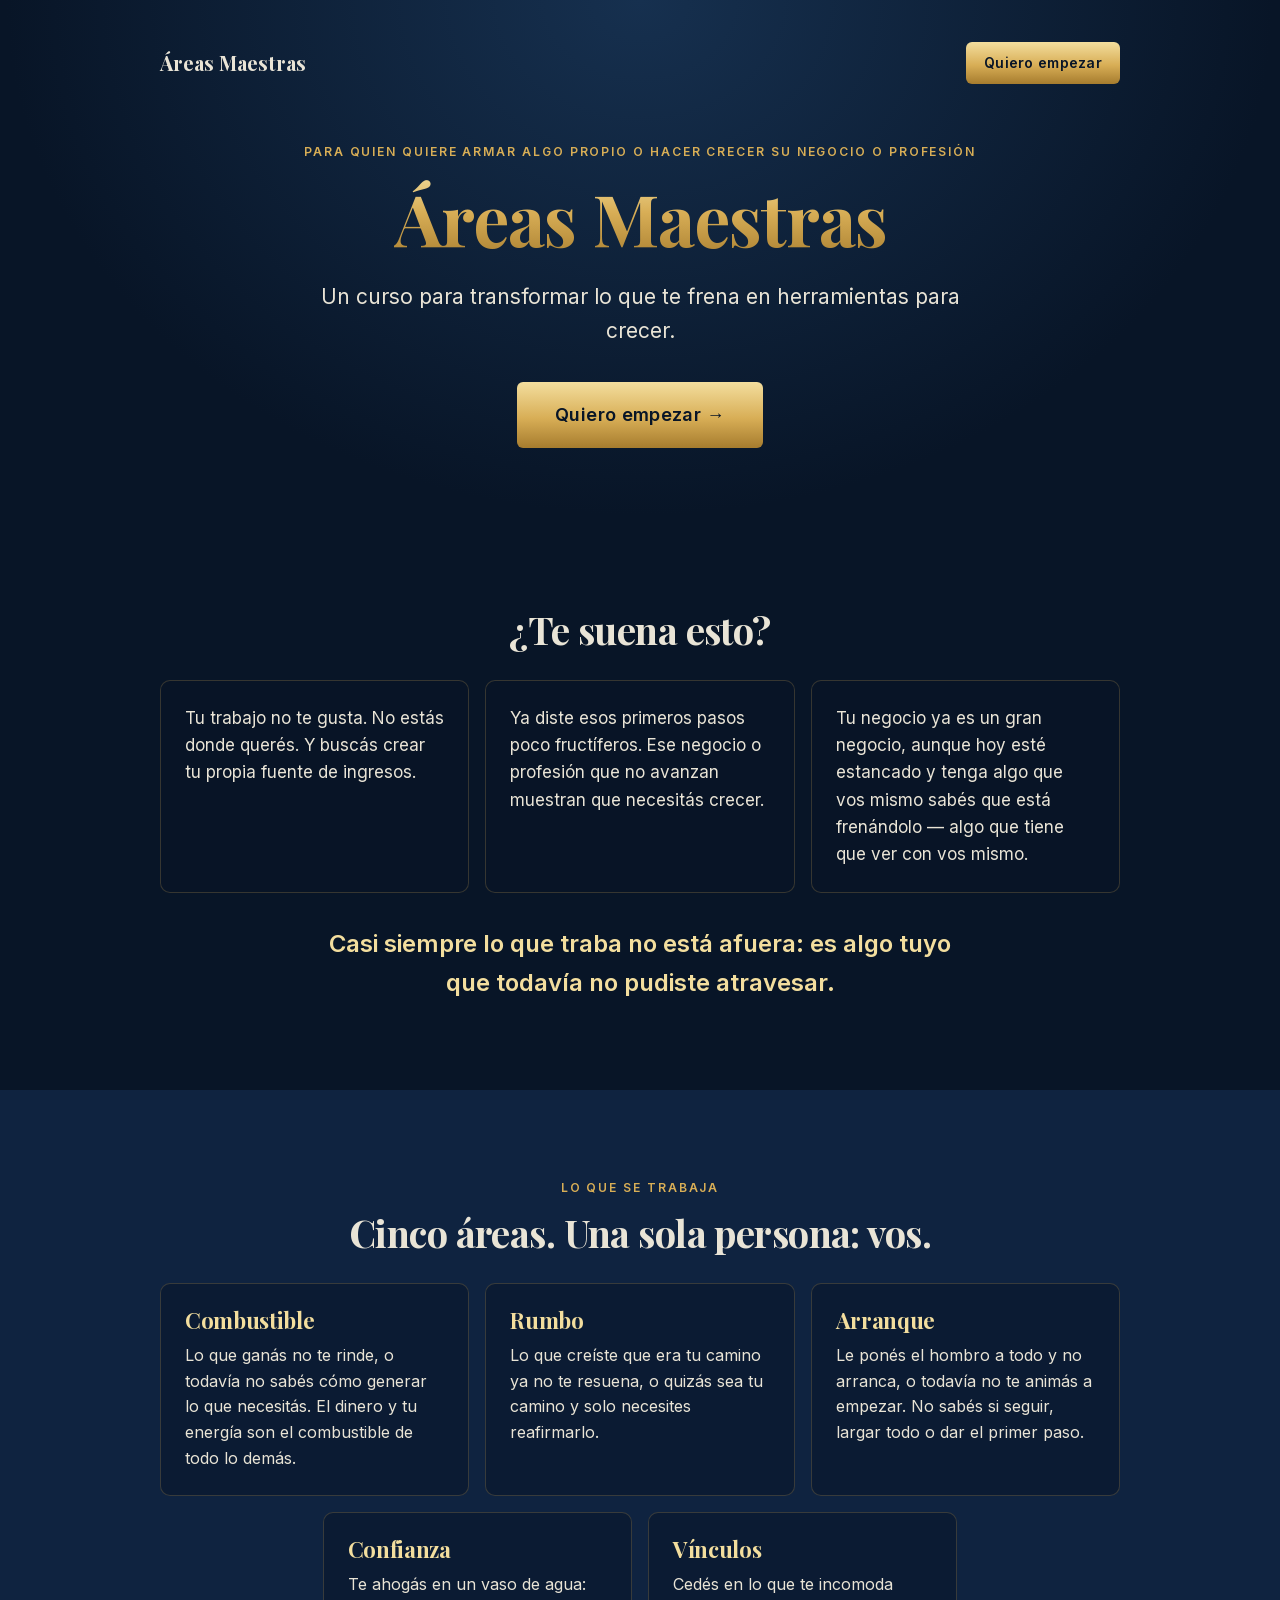
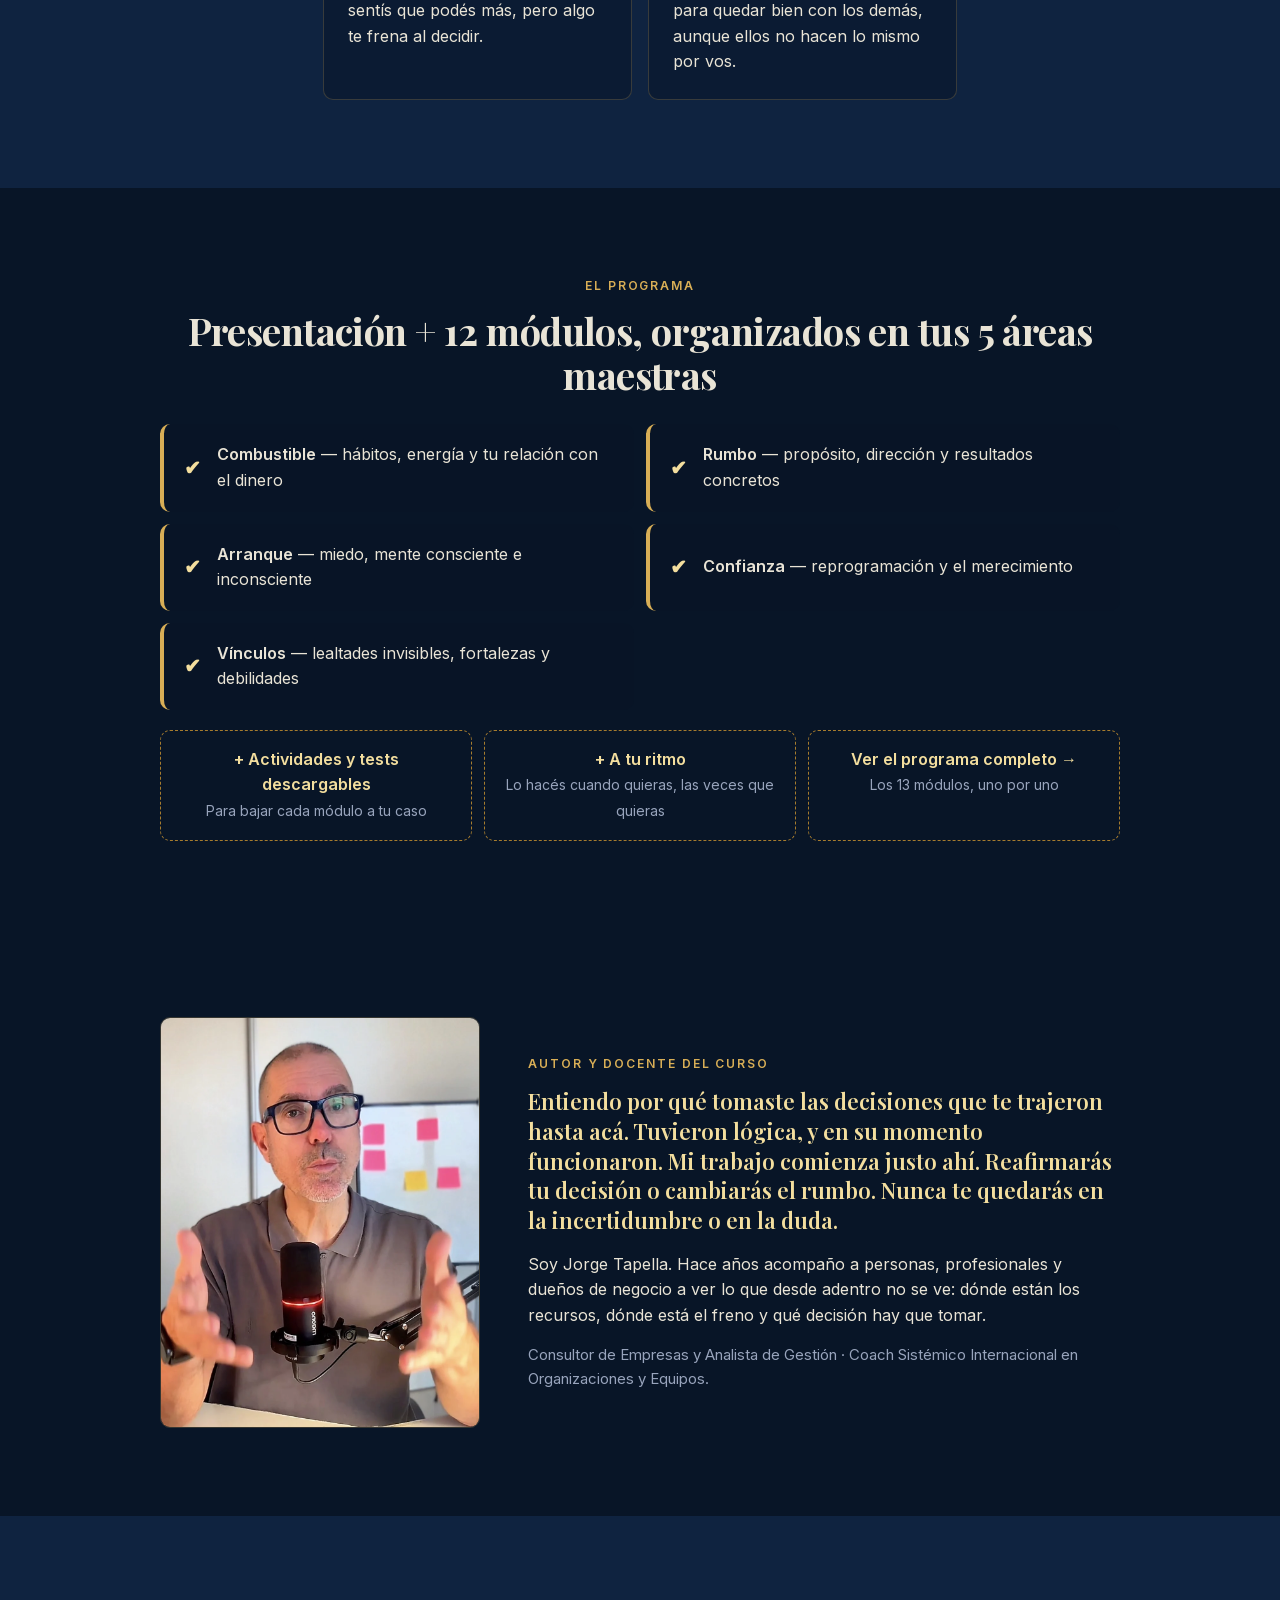
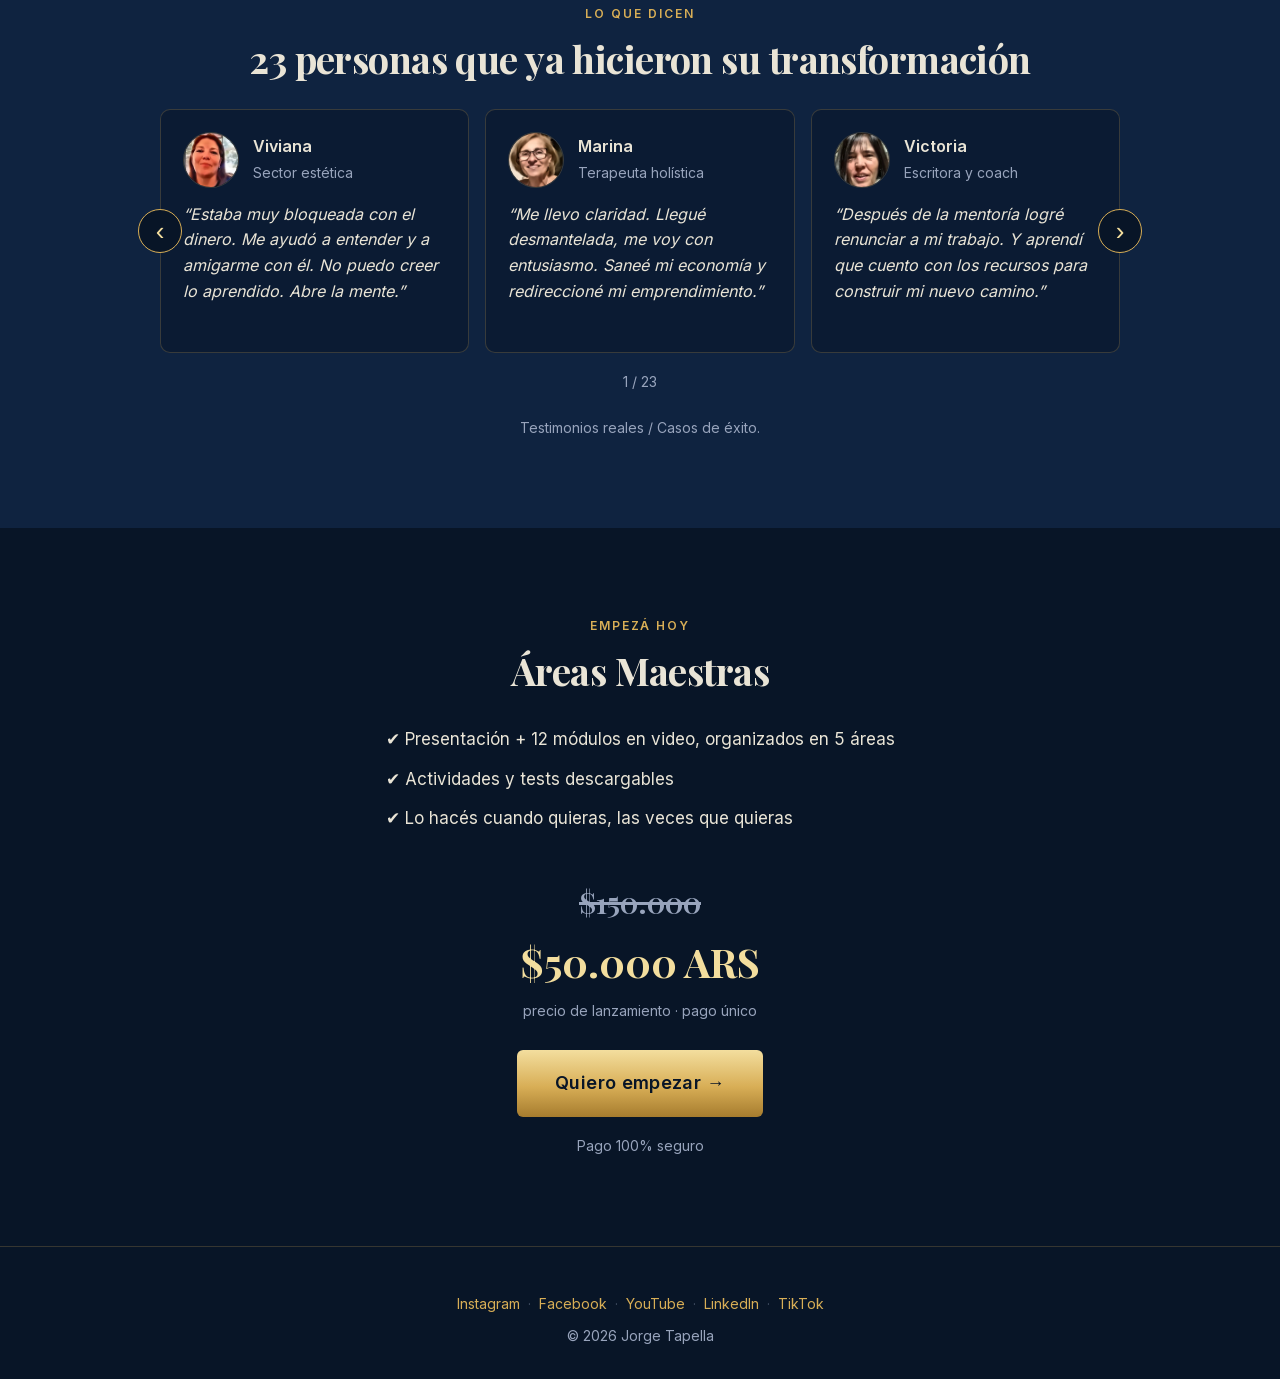
==== index.html @ 202c2e0c "Landing de ads para Áreas Maestras (solo ventas, sin mentoría) Co-Authored-By: Claude Sonnet 5 <nore" ====
<!DOCTYPE html>
<html lang="es">
<head>
<meta charset="UTF-8">
<meta name="viewport" content="width=device-width, initial-scale=1.0">
<title>Áreas Maestras | Jorge Tapella</title>
<meta name="description" content="Un curso para transformar lo que te frena en herramientas para crecer. Para quien quiere armar algo propio o hacer crecer su negocio o profesión.">
<link rel="stylesheet" href="assets/style.css?v=19">
<script>
!function(f,b,e,v,n,t,s)
{if(f.fbq)return;n=f.fbq=function(){n.callMethod?
n.callMethod.apply(n,arguments):n.queue.push(arguments)};
if(!f._fbq)f._fbq=n;n.push=n;n.loaded=!0;n.version='2.0';
n.queue=[];t=b.createElement(e);t.async=!0;
t.src=v;s=b.getElementsByTagName(e)[0];
s.parentNode.insertBefore(t,s)}(window, document,'script',
'https://connect.facebook.net/en_US/fbevents.js');
fbq('init', '4065911757006473');
fbq('track', 'PageView');
</script>
<noscript><img height="1" width="1" style="display:none"
src="https://www.facebook.com/tr?id=4065911757006473&ev=PageView&noscript=1"
/></noscript>
</head>
<body>

<header class="hero">
  <nav class="nav">
    <a href="#" class="brand">Áreas Maestras</a>
    <a href="https://jorgetapellacoach.systeme.io/4a74d709" class="btn btn-nav" onclick="typeof fbq==='function'&&fbq('track','InitiateCheckout')">Quiero empezar</a>
  </nav>
  <div class="container hero-content">
    <span class="eyebrow">Para quien quiere armar algo propio o hacer crecer su negocio o profesión</span>
    <h1><span class="gold">Áreas Maestras</span></h1>
    <p class="hero-sub">Un curso para transformar lo que te frena en herramientas para crecer.</p>
    <a href="https://jorgetapellacoach.systeme.io/4a74d709" class="btn btn-lg" onclick="typeof fbq==='function'&&fbq('track','InitiateCheckout')">Quiero empezar →</a>
  </div>
</header>

<section>
  <div class="container">
    <h2 class="center">¿Te suena esto?</h2>
    <div class="cards three">
      <div class="card"><p>Tu trabajo no te gusta. No estás donde querés. Y buscás crear tu propia fuente de ingresos.</p></div>
      <div class="card"><p>Ya diste esos primeros pasos poco fructíferos. Ese negocio o profesión que no avanzan muestran que necesitás crecer.</p></div>
      <div class="card"><p>Tu negocio ya es un gran negocio, aunque hoy esté estancado y tenga algo que vos mismo sabés que está frenándolo — algo que tiene que ver con vos mismo.</p></div>
    </div>
    <p class="pain-close">Casi siempre lo que traba no está afuera: es algo tuyo que todavía no pudiste atravesar.</p>
  </div>
</section>

<section class="alt">
  <div class="container">
    <span class="eyebrow center">Lo que se trabaja</span>
    <h2 class="center">Cinco áreas. Una sola persona: vos.</h2>
    <div class="cards five">
      <div class="card pillar"><h3>Combustible</h3><p>Lo que ganás no te rinde, o todavía no sabés cómo generar lo que necesitás. El dinero y tu energía son el combustible de todo lo demás.</p></div>
      <div class="card pillar"><h3>Rumbo</h3><p>Lo que creíste que era tu camino ya no te resuena, o quizás sea tu camino y solo necesites reafirmarlo.</p></div>
      <div class="card pillar"><h3>Arranque</h3><p>Le ponés el hombro a todo y no arranca, o todavía no te animás a empezar. No sabés si seguir, largar todo o dar el primer paso.</p></div>
      <div class="card pillar"><h3>Confianza</h3><p>Te ahogás en un vaso de agua: sentís que podés más, pero algo te frena al decidir.</p></div>
      <div class="card pillar"><h3>Vínculos</h3><p>Cedés en lo que te incomoda para quedar bien con los demás, aunque ellos no hacen lo mismo por vos.</p></div>
    </div>
  </div>
</section>

<section>
  <div class="container">
    <span class="eyebrow center">El programa</span>
    <h2 class="center">Presentación + 12 módulos, organizados en tus 5 áreas maestras</h2>
    <div class="topics">
      <div class="topic"><span class="topic-icon">✔</span><p><strong>Combustible</strong> — hábitos, energía y tu relación con el dinero</p></div>
      <div class="topic"><span class="topic-icon">✔</span><p><strong>Rumbo</strong> — propósito, dirección y resultados concretos</p></div>
      <div class="topic"><span class="topic-icon">✔</span><p><strong>Arranque</strong> — miedo, mente consciente e inconsciente</p></div>
      <div class="topic"><span class="topic-icon">✔</span><p><strong>Confianza</strong> — reprogramación y el merecimiento</p></div>
      <div class="topic"><span class="topic-icon">✔</span><p><strong>Vínculos</strong> — lealtades invisibles, fortalezas y debilidades</p></div>
    </div>
    <div class="strip strip-3">
      <div><strong>+ Actividades y tests descargables</strong><span>Para bajar cada módulo a tu caso</span></div>
      <div><strong>+ A tu ritmo</strong><span>Lo hacés cuando quieras, las veces que quieras</span></div>
      <a href="programa.html" target="_blank" rel="noopener"><strong>Ver el programa completo →</strong><span>Los 13 módulos, uno por uno</span></a>
    </div>
  </div>
</section>

<section>
  <div class="container author">
    <img src="assets/img/jorge.webp" alt="Jorge Tapella" width="1000" height="1287" loading="lazy">
    <div>
      <span class="eyebrow">Autor y docente del curso</span>
      <p class="lead">Entiendo por qué tomaste las decisiones que te trajeron hasta acá. Tuvieron lógica, y en su momento funcionaron. Mi trabajo comienza justo ahí. Reafirmarás tu decisión o cambiarás el rumbo. Nunca te quedarás en la incertidumbre o en la duda.</p>
      <p>Soy Jorge Tapella. Hace años acompaño a personas, profesionales y dueños de negocio a ver lo que desde adentro no se ve: dónde están los recursos, dónde está el freno y qué decisión hay que tomar.</p>
      <p class="creds">Consultor de Empresas y Analista de Gestión · Coach Sistémico Internacional en Organizaciones y Equipos.</p>
    </div>
  </div>
</section>

<section class="alt">
  <div class="container">
    <span class="eyebrow center">Lo que dicen</span>
    <h2 class="center">23 personas que ya hicieron su transformación</h2>
    <div class="carousel">
      <button class="c-btn" id="cPrev" aria-label="Anterior">‹</button>
      <div class="c-track" id="cTrack">
      <figure class="t"><div class="t-head"><img src="assets/img/testimonios/viviana.webp" alt="Viviana" width="56" height="56" loading="lazy"><div><strong>Viviana</strong><span>Sector estética</span></div></div><blockquote>“Estaba muy bloqueada con el dinero. Me ayudó a entender y a amigarme con él. No puedo creer lo aprendido. Abre la mente.”</blockquote></figure>
      <figure class="t"><div class="t-head"><img src="assets/img/testimonios/marina.webp" alt="Marina" width="56" height="56" loading="lazy"><div><strong>Marina</strong><span>Terapeuta holística</span></div></div><blockquote>“Me llevo claridad. Llegué desmantelada, me voy con entusiasmo. Saneé mi economía y redireccioné mi emprendimiento.”</blockquote></figure>
      <figure class="t"><div class="t-head"><img src="assets/img/testimonios/victoria.webp" alt="Victoria" width="56" height="56" loading="lazy"><div><strong>Victoria</strong><span>Escritora y coach</span></div></div><blockquote>“Después de la mentoría logré renunciar a mi trabajo. Y aprendí que cuento con los recursos para construir mi nuevo camino.”</blockquote></figure>
      <figure class="t"><div class="t-head"><img src="assets/img/testimonios/silvia-ccl.webp" alt="Silvia" width="56" height="56" loading="lazy"><div><strong>Silvia</strong><span>Fundadora y directora · centro cultural</span></div></div><blockquote>“Me ayudó mucho, no sólo en el negocio sino en la forma de ver las cosas. En varios aspectos de mi vida me ayudó a cambiar.”</blockquote></figure>
      <figure class="t"><div class="t-head"><img src="assets/img/testimonios/lucas.webp" alt="Lucas" width="56" height="56" loading="lazy"><div><strong>Lucas</strong><span>Dueño de negocio</span></div></div><blockquote>“Mentoría muy constructiva. Me llevo mucho crecimiento y grandes aprendizajes.”</blockquote></figure>
      <figure class="t"><div class="t-head"><img src="assets/img/testimonios/antonio.webp" alt="Antonio" width="56" height="56" loading="lazy"><div><strong>Antonio</strong><span>Dueño de negocio</span></div></div><blockquote>“Sos quien me hizo ver el mundo más allá de lo material. Hiciste que cambiara mi mirada. Me voy muy conforme.”</blockquote></figure>
      <figure class="t"><div class="t-head"><img src="assets/img/testimonios/liliana.webp" alt="Liliana" width="56" height="56" loading="lazy"><div><strong>Liliana</strong><span>Sector cafetero</span></div></div><blockquote>“Me llevo mucho aprendizaje. Muchas cosas pude resolver. Logré mucha disciplina: mirarme a mí, mirar para adentro.”</blockquote></figure>
      <figure class="t"><div class="t-head"><img src="assets/img/testimonios/hilda.webp" alt="Hilda" width="56" height="56" loading="lazy"><div><strong>Hilda</strong><span>Participante de mentoría</span></div></div><blockquote>“Me sirvió mucho para salir adelante, para priorizarme. Vivía para los demás. Aliento a que se sumen, para romper miedos.”</blockquote></figure>
      <figure class="t"><div class="t-head"><img src="assets/img/testimonios/ramon.webp" alt="Ramón" width="56" height="56" loading="lazy"><div><strong>Ramón</strong><span>Participante de mentoría</span></div></div><blockquote>“Estoy contento. Me pareció muy bueno. Encontré solución. Recomiendo que lo hagan, porque trae soluciones.”</blockquote></figure>
      <figure class="t"><div class="t-head"><img src="assets/img/testimonios/raul.webp" alt="Raúl" width="56" height="56" loading="lazy"><div><strong>Raúl</strong><span>Diseñando su negocio</span></div></div><blockquote>“Mucho aprendizaje he tenido. Hoy soy consciente. Ahora quiero seguir trabajándome. Me interesa mucho.”</blockquote></figure>
      <figure class="t"><div class="t-head"><img src="assets/img/testimonios/anibal.webp" alt="Aníbal" width="56" height="56" loading="lazy"><div><strong>Aníbal</strong><span>Diseñando su negocio</span></div></div><blockquote>“Aprendí mucho. Me gustó mucho. Muy recomendable.”</blockquote></figure>
      <figure class="t"><div class="t-head"><img src="assets/img/testimonios/silvia-empr.webp" alt="Silvia" width="56" height="56" loading="lazy"><div><strong>Silvia</strong><span>Participante de mentoría</span></div></div><blockquote>“Gran aprendizaje. Pude romper cosas y desafiar nuestro subconsciente. Quedé agradecida. Muy recomendable, por supuesto.”</blockquote></figure>
      <figure class="t"><div class="t-head"><img src="assets/img/testimonios/pablo.webp" alt="Pablo" width="56" height="56" loading="lazy"><div><strong>Pablo</strong><span>Coach</span></div></div><blockquote>“La mentoría me devolvió mucha confianza. Pude reconectarme con mi propósito. Muy recomendable.”</blockquote></figure>
      <figure class="t"><div class="t-head"><img src="assets/img/testimonios/marcela.webp" alt="Marcela" width="56" height="56" loading="lazy"><div><strong>Marcela</strong><span>Profesional</span></div></div><blockquote>“Muy revelador, reflexivo. El mentor ha sido un buen líder. Lo recomiendo sin duda, y que lo hagan a tiempo. Muy agradecida.”</blockquote></figure>
      <figure class="t"><div class="t-head"><img src="assets/img/testimonios/mariela.webp" alt="Mariela" width="56" height="56" loading="lazy"><div><strong>Mariela</strong><span>Transportista profesional</span></div></div><blockquote>“Me gustó mucho. Uno, con lo cotidiano, pierde la consciencia. Lo recomiendo para el bienestar de cada uno.”</blockquote></figure>
      <figure class="t"><div class="t-head"><img src="assets/img/testimonios/federico.webp" alt="Federico" width="56" height="56" loading="lazy"><div><strong>Federico</strong><span>Músico</span></div></div><blockquote>“Mucho aprendizaje. Una de las mentorías en las que más información y transformación obtuve. Me gustaría seguir creciendo.”</blockquote></figure>
      <figure class="t"><div class="t-head"><img src="assets/img/testimonios/silvia-arq.webp" alt="Silvia" width="56" height="56" loading="lazy"><div><strong>Silvia</strong><span>Arquitecta</span></div></div><blockquote>“Un proceso intenso y profundo, y digo que fue bárbaro. Superé bloqueos y puse en marcha mi estudio.”</blockquote></figure>
      <figure class="t"><div class="t-head"><img src="assets/img/testimonios/anael.webp" alt="Anael" width="56" height="56" loading="lazy"><div><strong>Anael</strong><span>Terapeuta holística</span></div></div><blockquote>“Mi maestro y mentor preferido. Muy inteligente, me encanta, me emociona. Tus palabras son muy sabias. Lo recomiendo.”</blockquote></figure>
      <figure class="t"><div class="t-head"><img src="assets/img/testimonios/silvia-prof.webp" alt="Silvia" width="56" height="56" loading="lazy"><div><strong>Silvia</strong><span>Profesional</span></div></div><blockquote>“Me sirvió mucho. Quedé realmente sorprendida. Lo recomiendo verdaderamente para quien quiera crecer.”</blockquote></figure>
      <figure class="t"><div class="t-head"><img src="assets/img/testimonios/gustavo.webp" alt="Gustavo" width="56" height="56" loading="lazy"><div><strong>Gustavo</strong><span>Sector gastronómico</span></div></div><blockquote>“Agradecido. Dando mis primeros pasos de emprendedor. Y soltando mi perfeccionismo. Gracias por todo.”</blockquote></figure>
      <figure class="t"><div class="t-head"><img src="assets/img/testimonios/natalia.webp" alt="Natalia" width="56" height="56" loading="lazy"><div><strong>Natalia</strong><span>Desarrollando su liderazgo</span></div></div><blockquote>“Muy interesante. Buscaba romper estos bloqueos. Lo recomiendo.”</blockquote></figure>
      <figure class="t"><div class="t-head"><img src="assets/img/testimonios/mabel.webp" alt="Mabel" width="56" height="56" loading="lazy"><div><strong>Mabel</strong><span>Participante de mentoría</span></div></div><blockquote>“Me gustó mucho. Se guía y acompaña a cada persona. Absolutamente recomendable.”</blockquote></figure>
      <figure class="t"><div class="t-head"><img src="assets/img/testimonios/marcela-2.webp" alt="Marcela" width="56" height="56" loading="lazy"><div><strong>Marcela</strong><span>Profesional</span></div></div><blockquote>“Quedé muy sorprendida y agradecida. La recomiendo un 100 por 100.”</blockquote></figure>
      </div>
      <button class="c-btn" id="cNext" aria-label="Siguiente">›</button>
    </div>
    <p class="c-count"><span id="cIdx">1</span> / 23</p>
    <p class="t-note">Testimonios reales / Casos de éxito.</p>
  </div>
</section>

<section id="empezar">
  <div class="container cta-box">
    <span class="eyebrow">Empezá hoy</span>
    <h2>Áreas Maestras</h2>
    <ul class="cta-list">
      <li>✔ Presentación + 12 módulos en video, organizados en 5 áreas</li>
      <li>✔ Actividades y tests descargables</li>
      <li>✔ Lo hacés cuando quieras, las veces que quieras</li>
    </ul>
    <div class="price-box">
      <span class="price-strike">$150.000</span>
      <span class="price">$50.000 ARS</span>
      <span class="price-note">precio de lanzamiento · pago único</span>
    </div>
    <div><a href="https://jorgetapellacoach.systeme.io/4a74d709" class="btn btn-lg" onclick="typeof fbq==='function'&&fbq('track','InitiateCheckout')">Quiero empezar →</a></div>
    <p class="secure">Pago 100% seguro</p>
  </div>
</section>

<footer class="footer">
  <p class="social" style="margin-top:14px">
    <a href="https://www.instagram.com/jorgetapella/" target="_blank" rel="noopener">Instagram</a><span class="sep">·</span><a href="https://www.facebook.com/jorgetapelladps" target="_blank" rel="noopener">Facebook</a><span class="sep">·</span><a href="https://www.youtube.com/@JorgeTapellaConsultoria" target="_blank" rel="noopener">YouTube</a><span class="sep">·</span><a href="https://www.linkedin.com/in/jorge-tapella-03193b37b/" target="_blank" rel="noopener">LinkedIn</a><span class="sep">·</span><a href="https://www.tiktok.com/@jorgetapella" target="_blank" rel="noopener">TikTok</a>
  </p>
  <p style="margin-top:10px">© 2026 Jorge Tapella</p>
</footer>

<script>
(function(){
  var tr=document.getElementById('cTrack'); if(!tr) return;
  var reduce=window.matchMedia('(prefers-reduced-motion: reduce)').matches;
  var cards=tr.children, idx=document.getElementById('cIdx'), GAP=16;
  function step(){ return cards[0].getBoundingClientRect().width+GAP; }
  function cur(){ return Math.round(tr.scrollLeft/step()); }
  function go(i){ tr.scrollTo({left:i*step(),behavior:reduce?'auto':'smooth'}); }
  function next(){ if(tr.scrollLeft>=tr.scrollWidth-tr.clientWidth-4) go(0); else go(cur()+1); }
  function prev(){ go(Math.max(0,cur()-1)); }
  document.getElementById('cNext').addEventListener('click',next);
  document.getElementById('cPrev').addEventListener('click',prev);
  tr.addEventListener('scroll',function(){ idx.textContent=Math.min(cards.length,cur()+1); },{passive:true});
  var last=0;
  ['touchstart','pointerdown','keydown','focusin'].forEach(function(e){ tr.parentNode.addEventListener(e,function(){last=Date.now();},{passive:true}); });
  setInterval(function(){ if(Date.now()-last>6000) next(); },3500);
})();
</script>
</body>
</html>
---- assets/style.css ----
@font-face{font-family:'Inter';font-weight:400;font-display:swap;src:url(fonts/Inter-400.woff2) format('woff2')}
@font-face{font-family:'Inter';font-weight:600;font-display:swap;src:url(fonts/Inter-600.woff2) format('woff2')}
@font-face{font-family:'Playfair Display';font-weight:600;font-display:swap;src:url(fonts/PlayfairDisplay-600.woff2) format('woff2')}
@font-face{font-family:'Playfair Display';font-weight:700;font-display:swap;src:url(fonts/PlayfairDisplay-700.woff2) format('woff2')}

:root{
  --navy-0:#081527;--navy-1:#0F2340;--navy-2:#16304F;
  --gold-1:#F3DE9E;--gold-2:#D8AE56;--gold-3:#A67C2E;
  --text:#E9E4D6;--text-dim:#98A4BC;--line:rgba(216,174,86,.22);
}
*{box-sizing:border-box}
html{scroll-behavior:smooth}
body{margin:0;background:var(--navy-0);color:var(--text);font-family:'Inter',sans-serif;line-height:1.6;-webkit-font-smoothing:antialiased;overflow-x:hidden}
h1,h2,h3{font-family:'Playfair Display',serif;font-weight:700;margin:0;letter-spacing:-.015em;line-height:1.15}
p{margin:0}
img{max-width:100%;height:auto;display:block}
.container{max-width:1000px;margin:0 auto;padding:0 20px}
section{padding:64px 0}
.alt{background:var(--navy-1)}
.center{text-align:center}
.eyebrow{display:block;font-size:12px;font-weight:600;letter-spacing:.16em;text-transform:uppercase;color:var(--gold-2);margin-bottom:14px}
.gold{background:linear-gradient(180deg,var(--gold-1),var(--gold-2) 45%,var(--gold-3));-webkit-background-clip:text;background-clip:text;color:transparent}
h2{font-size:clamp(26px,5vw,38px);margin-bottom:28px}

.btn{display:inline-block;background:linear-gradient(180deg,var(--gold-1),var(--gold-2) 55%,var(--gold-3));color:var(--navy-0);font-weight:600;text-decoration:none;padding:16px 30px;border-radius:6px;font-size:16px;letter-spacing:.02em;transition:transform .15s ease,filter .15s ease}
.btn:hover{transform:translateY(-1px);filter:brightness(1.06)}
.btn-lg{padding:19px 38px;font-size:18px}

.nav{display:flex;justify-content:space-between;align-items:center;padding:18px 20px;max-width:1000px;margin:0 auto}
.brand{font-family:'Playfair Display',serif;font-weight:700;font-size:20px;color:var(--text);text-decoration:none}
.btn-nav{padding:10px 18px;font-size:14px}

.hero{padding:24px 0 72px;background:radial-gradient(ellipse at 50% 0%,var(--navy-2),var(--navy-0) 70%)}
.hero-content{text-align:center;padding-top:40px}
.hero h1{font-size:clamp(40px,10vw,72px);margin-bottom:22px}
.hero-sub{font-size:clamp(17px,3.6vw,21px);color:var(--text);max-width:640px;margin:0 auto 34px}

.cards{display:grid;gap:16px}
.card{border:1px solid var(--line);border-radius:10px;padding:24px;background:rgba(8,21,39,.5)}
.card p{font-size:17px}
.pain-close{margin-top:32px;text-align:center;color:var(--gold-1);font-size:24px;font-weight:600;max-width:640px;margin-left:auto;margin-right:auto}

.pillar h3{font-size:22px;margin-bottom:10px;color:var(--gold-1)}
.pillar p{color:var(--text);font-size:16px}
.pillars-sub{text-align:center;color:var(--text-dim);max-width:600px;margin:-12px auto 32px}

.author{display:grid;gap:28px;align-items:center}
.author img{border-radius:10px;border:1px solid var(--line);width:100%;max-width:320px;margin:0 auto}
.author p+p{margin-top:14px}
.author .lead{font-family:'Playfair Display',serif;font-size:22px;line-height:1.35;color:var(--gold-1);margin-bottom:16px}
.creds{color:var(--text-dim);font-size:15px}

.carousel{position:relative}
.c-track{display:flex;gap:16px;overflow-x:auto;scroll-snap-type:x mandatory;scrollbar-width:none;-webkit-overflow-scrolling:touch}
.c-track::-webkit-scrollbar{display:none}
.t{flex:0 0 86%;scroll-snap-align:start;margin:0;border:1px solid var(--line);border-radius:10px;padding:22px;background:rgba(8,21,39,.5)}
.t-head{display:flex;align-items:center;gap:14px;margin-bottom:14px}
.t-head img{width:56px;height:56px;border-radius:50%;object-fit:cover;border:1px solid var(--line);flex:none}
.t strong{display:block;font-size:16px}
.t span{color:var(--text-dim);font-size:14px}
.t blockquote{margin:0;font-size:16px;font-style:italic}
.c-btn{display:none}
.c-count{margin-top:18px;text-align:center;color:var(--text-dim);font-size:14px}
.t-note{margin-top:24px;text-align:center;color:var(--text-dim);font-size:14px}

.cta-box{text-align:center;max-width:640px}
.cta-list{list-style:none;padding:0;margin:0 0 32px;text-align:left;display:inline-block}
.cta-list li{padding:6px 0;font-size:17px}
.price-box{margin:8px 0 28px}
.price-strike{display:block;font-family:'Playfair Display',serif;font-size:30px;color:var(--text-dim);text-decoration:line-through;margin-bottom:4px}
.price{display:block;font-family:'Playfair Display',serif;font-weight:700;font-size:40px;color:var(--gold-1)}
.price-note{display:block;color:var(--text-dim);font-size:14px;margin-top:6px}
.secure{margin-top:18px;color:var(--text-dim);font-size:14px}
.mentor-box{margin:36px auto 0;max-width:560px;background:#1c1710;border:1px solid rgba(216,174,86,.35);border-radius:14px;padding:40px 32px;text-align:center}
.mentor-title{font-family:'Playfair Display',serif;font-size:22px;color:#fff;margin-bottom:4px}
.mentor-box .price-box{margin:0 0 24px}
.mentor-box .price-note{color:var(--gold-1);font-size:17px;font-weight:700;text-transform:uppercase;letter-spacing:.04em;margin-top:-6px}
.btn-mentor{display:inline-block;background:var(--gold-1);color:var(--navy-0);font-weight:600;text-decoration:none;padding:16px 30px;border-radius:6px;font-size:16px}
.btn-mentor:hover{filter:brightness(1.05)}
.mentor-note{margin-top:14px;color:var(--text-dim);font-size:14px}

.footer{padding:32px 20px;text-align:center;color:var(--text-dim);font-size:14px;border-top:1px solid var(--line)}
.social a{color:var(--gold-2);text-decoration:none}
.social a:hover{color:var(--gold-1)}
.social .sep{color:var(--text-dim);opacity:.4;margin:0 8px}

@media(min-width:720px){
  section{padding:88px 0}
  .cards.three{grid-template-columns:repeat(3,1fr)}
  .cards.five{grid-template-columns:repeat(6,1fr)}
  .cards.five .card{grid-column:span 2}
  .cards.five .card:nth-child(4){grid-column:2/span 2}
  .cards.five .card:nth-child(5){grid-column:4/span 2}
  .author{grid-template-columns:320px 1fr;gap:48px}
  .author img{margin:0}
  .t{flex-basis:calc((100% - 32px)/3)}
  .c-btn{display:flex;align-items:center;justify-content:center;position:absolute;top:50%;transform:translateY(-50%);z-index:2;width:44px;height:44px;border-radius:50%;border:1px solid var(--gold-2);background:var(--navy-0);color:var(--gold-1);font-size:26px;line-height:1;cursor:pointer}
  #cPrev{left:-22px}
  #cNext{right:-22px}
}

.topbar{display:flex;justify-content:space-between;max-width:1000px;margin:0 auto;padding:10px 20px 0;font-size:13px}
.topbar a{color:var(--text-dim);text-decoration:none}
.topbar a:hover{color:var(--gold-1)}
.ad .topbar,.ad .site-only{display:none}

.modules{display:grid;gap:12px}
.module{display:flex;gap:16px;align-items:flex-start;border:1px solid var(--line);border-radius:10px;padding:16px 18px;background:rgba(8,21,39,.5)}
.module-num{font-family:'Playfair Display',serif;font-weight:700;font-size:24px;line-height:1.1;color:var(--gold-2);flex:none;min-width:36px}
.module p{font-size:16px}
.module-desc{color:var(--text-dim);font-size:14px;margin-top:4px;font-weight:400}
.module-extra{color:var(--gold-2);font-size:12px;margin-top:8px;font-weight:600;letter-spacing:.02em}
.btn-small{display:inline-block;color:var(--gold-2);text-decoration:none;font-size:14px;border-bottom:1px solid var(--gold-3);padding-bottom:2px}
.btn-small:hover{color:var(--gold-1);border-color:var(--gold-1)}
.topics{display:grid;gap:12px}
.topic{display:flex;gap:16px;align-items:center;border-left:4px solid var(--gold-2);border-radius:10px;padding:18px 20px;background:rgba(8,21,39,.5)}
.topic-icon{font-size:20px;font-weight:800;color:var(--gold-1);flex:none}
.topic p{font-size:16px}
@media(min-width:720px){.topics{grid-template-columns:repeat(2,1fr)}}
.strip{display:grid;gap:12px;margin-top:20px}
.strip div,.strip a{display:block;border:1px dashed var(--gold-3);border-radius:10px;padding:16px 18px;text-align:center;text-decoration:none;transition:border-color .15s ease,transform .15s ease}
.strip a:hover{border-color:var(--gold-1);transform:translateY(-2px)}
.strip strong{display:block;color:var(--gold-1);font-size:16px}
.strip span{color:var(--text-dim);font-size:14px}
@media(min-width:720px){.modules{grid-template-columns:repeat(2,1fr)}.strip{grid-template-columns:repeat(2,1fr)}.strip-3{grid-template-columns:repeat(3,1fr)}}

.module-0{border-color:var(--gold-2)}
@media(min-width:720px){.module-0{grid-column:1/-1}}
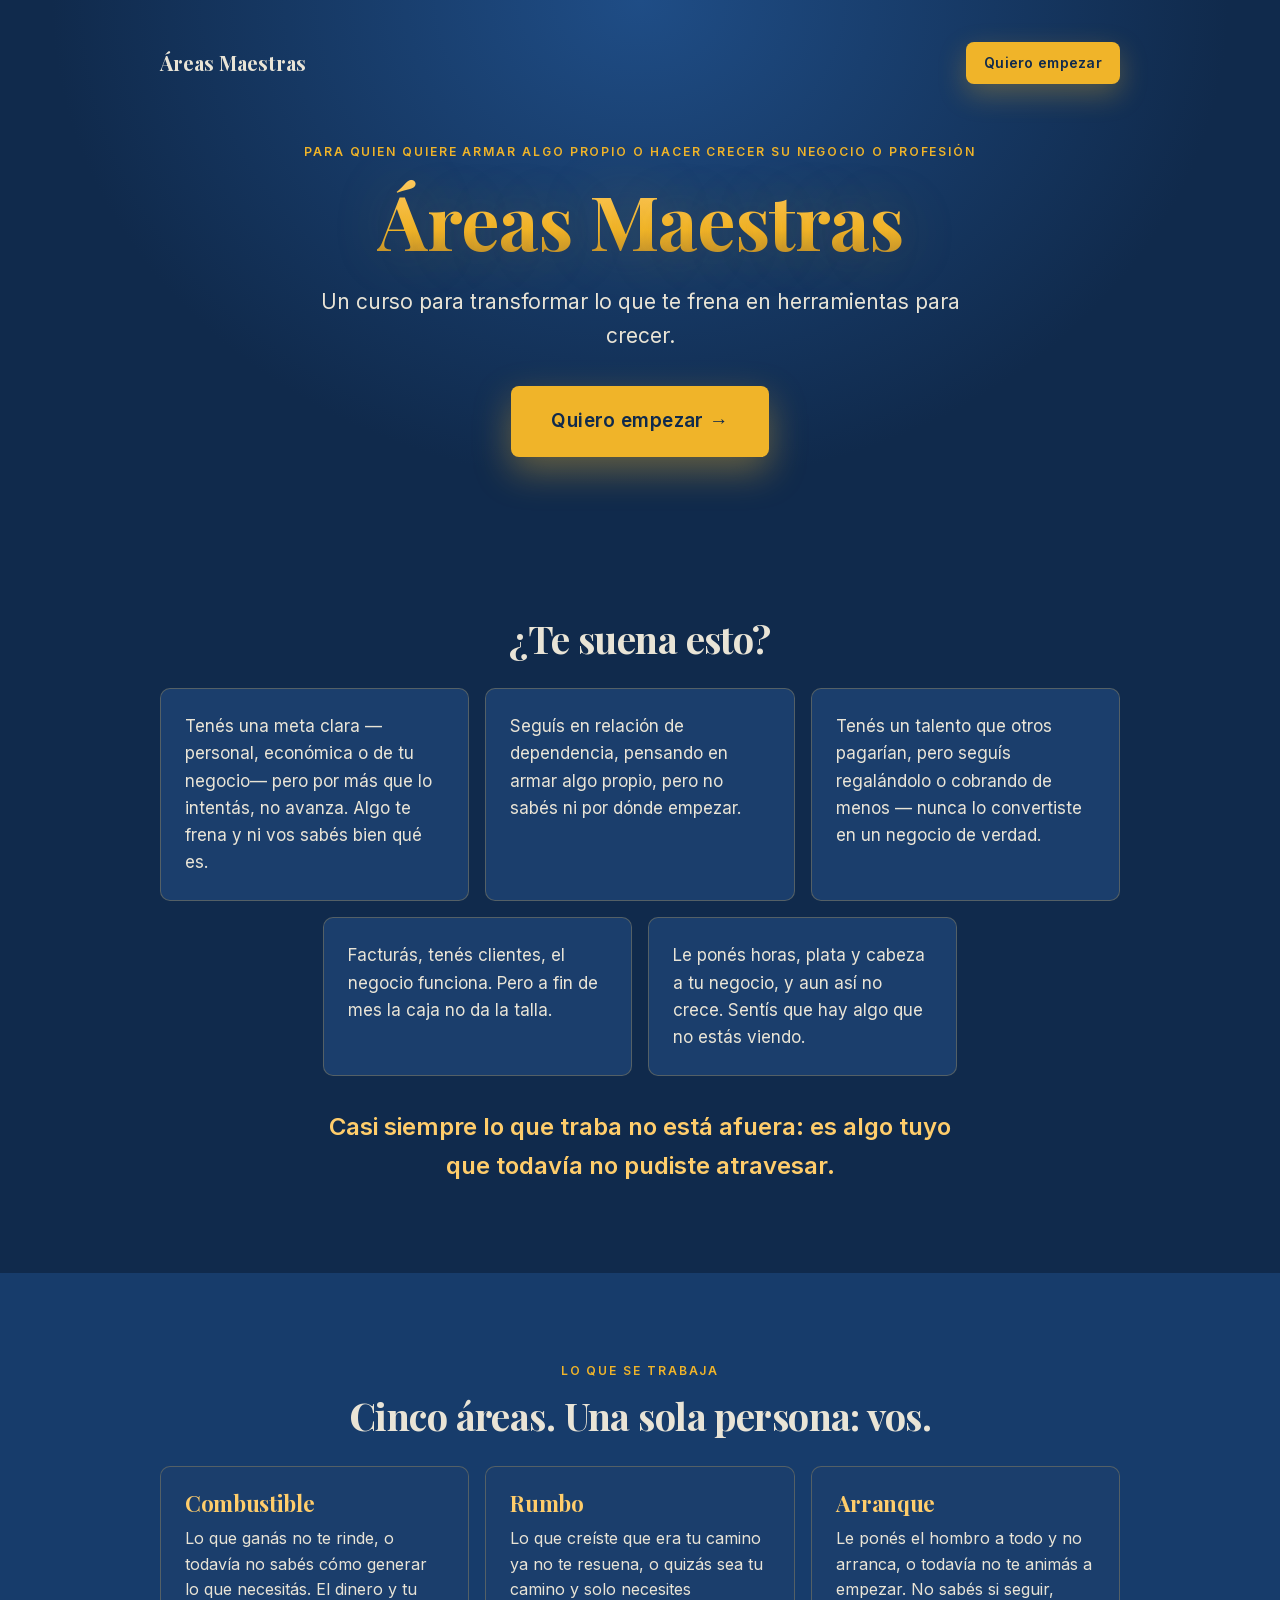
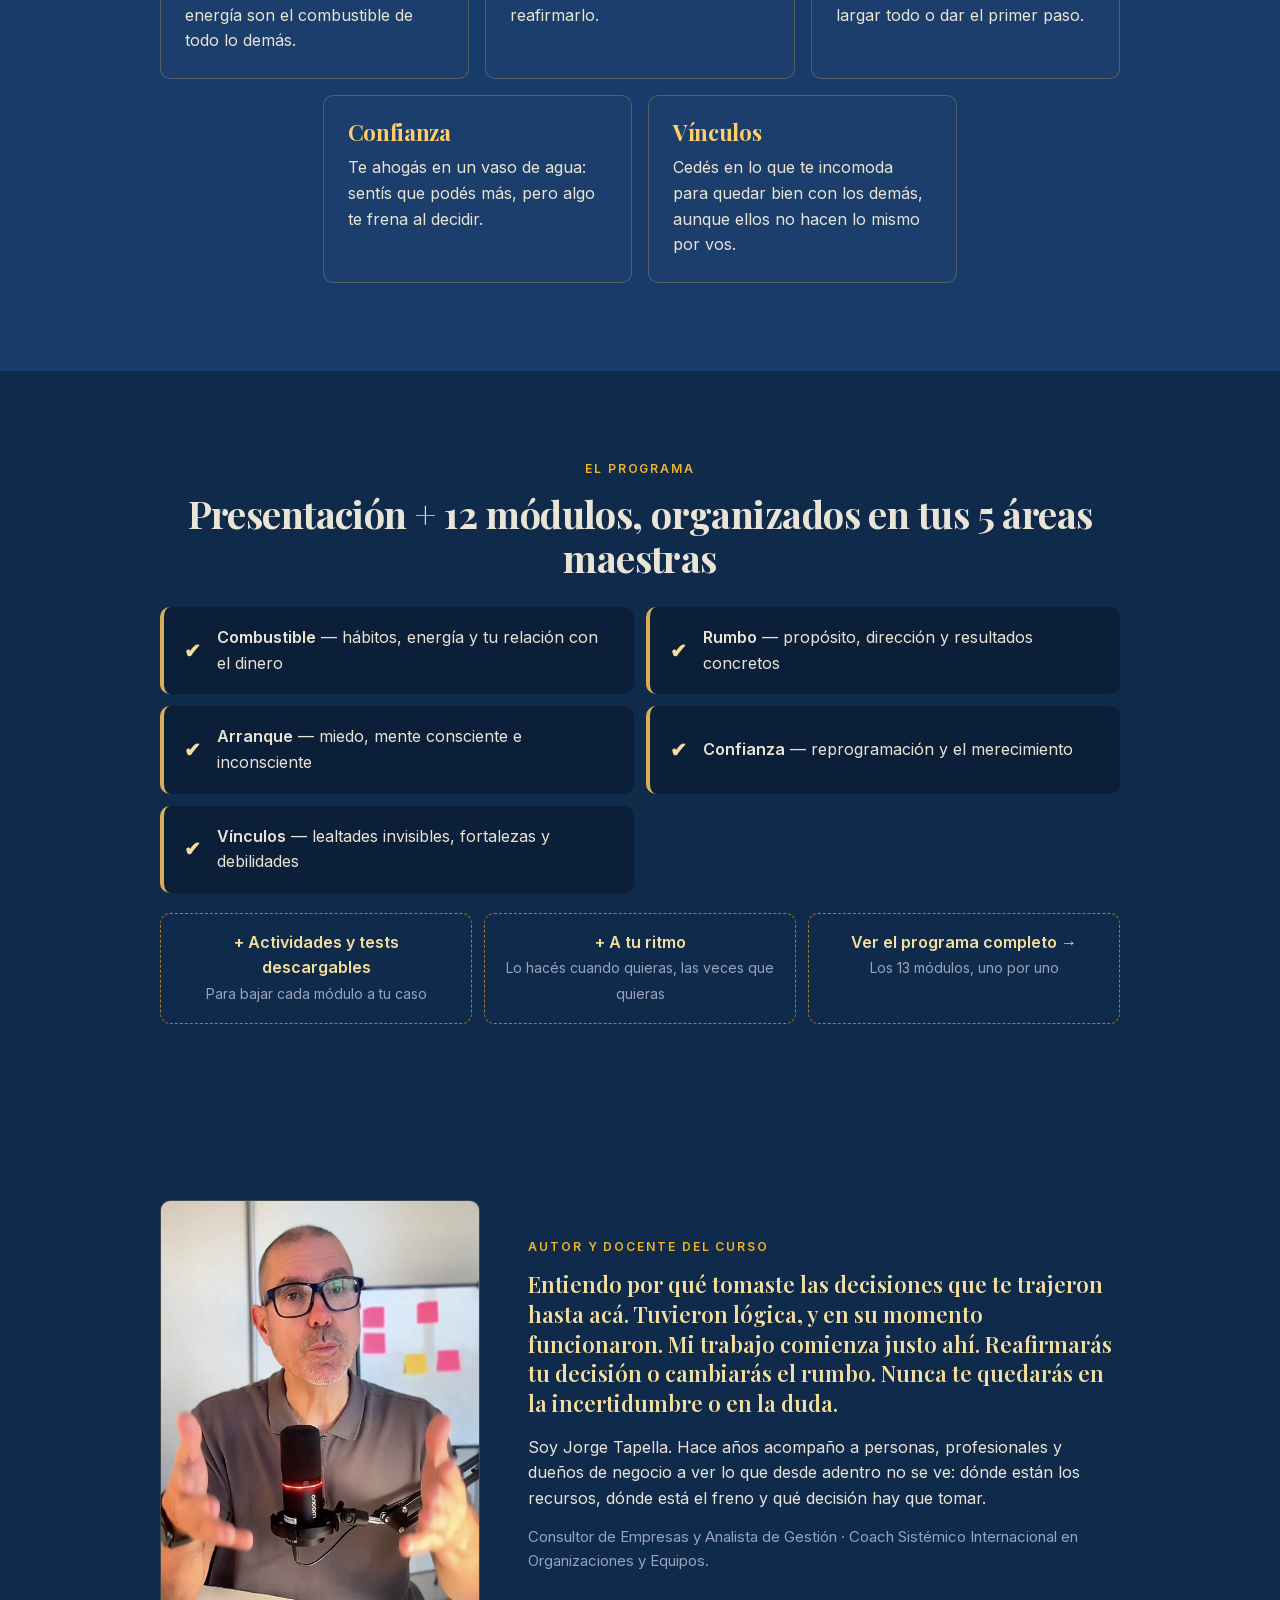
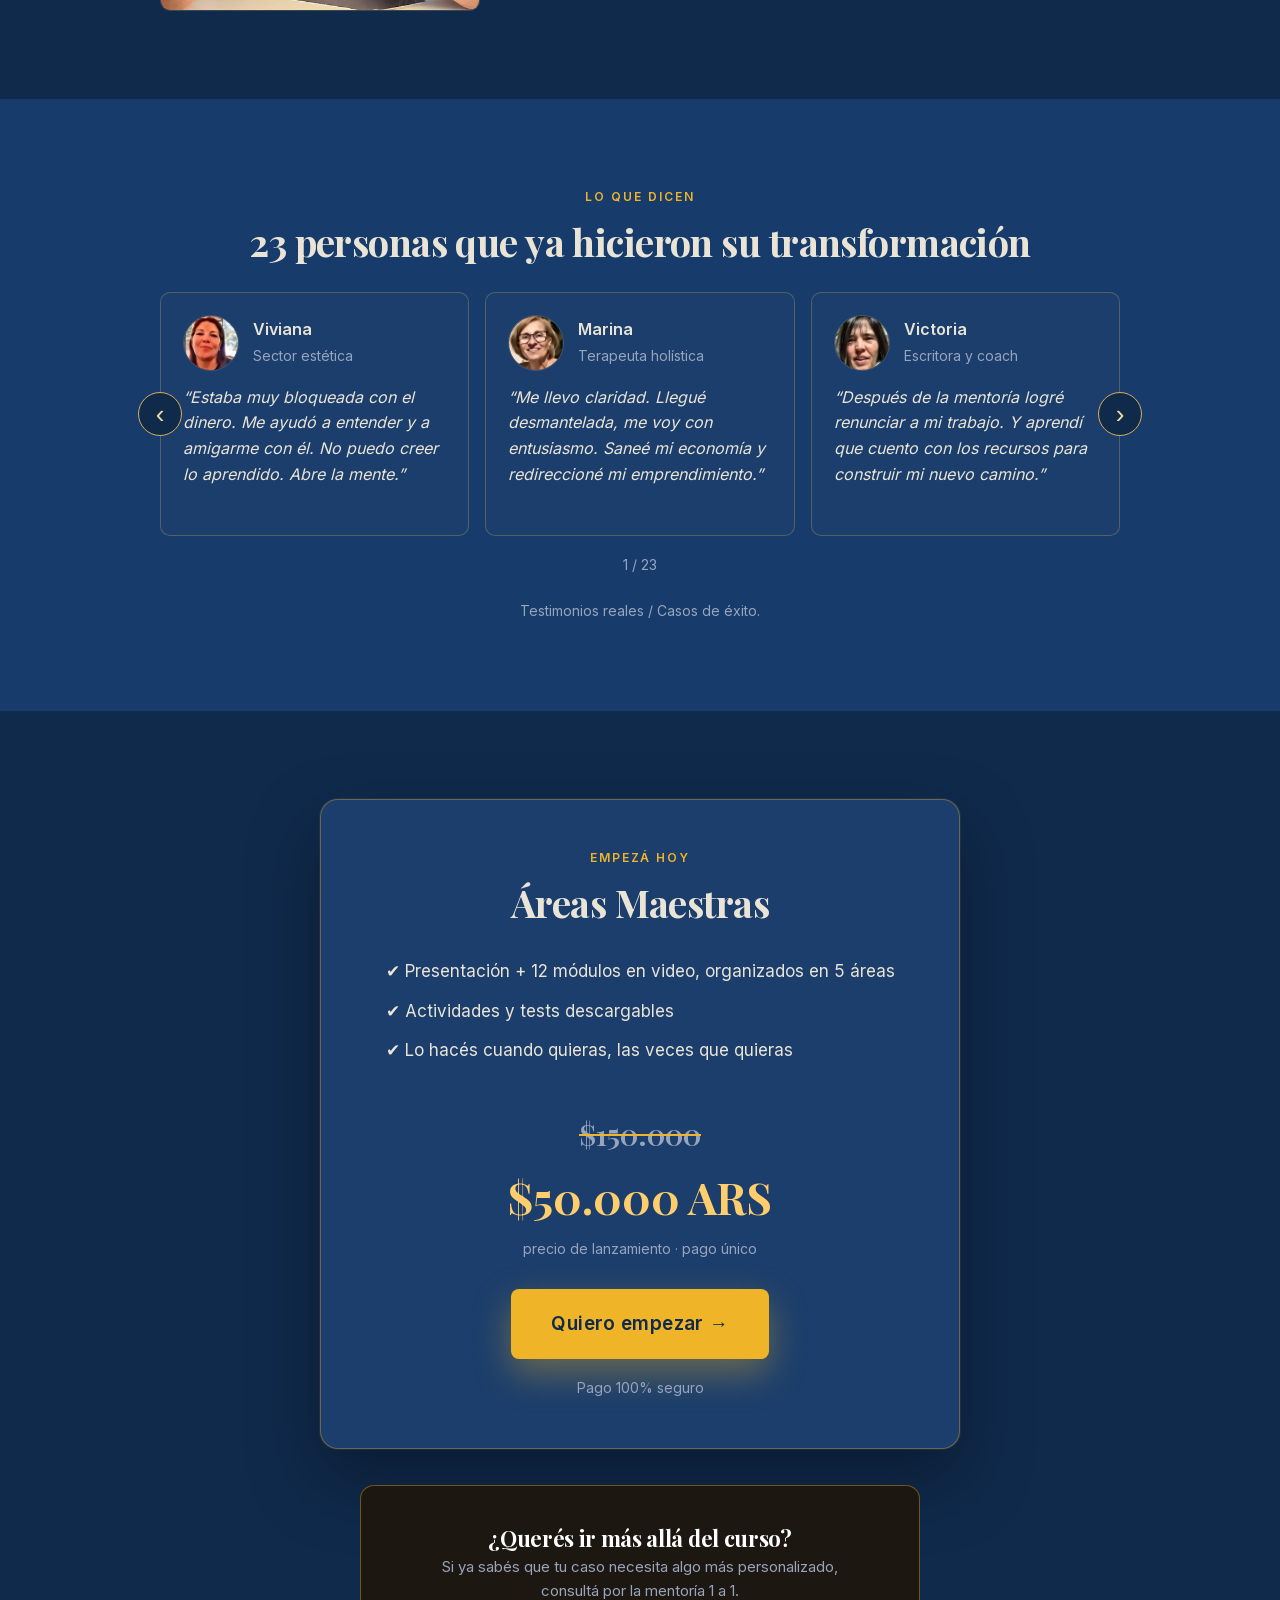
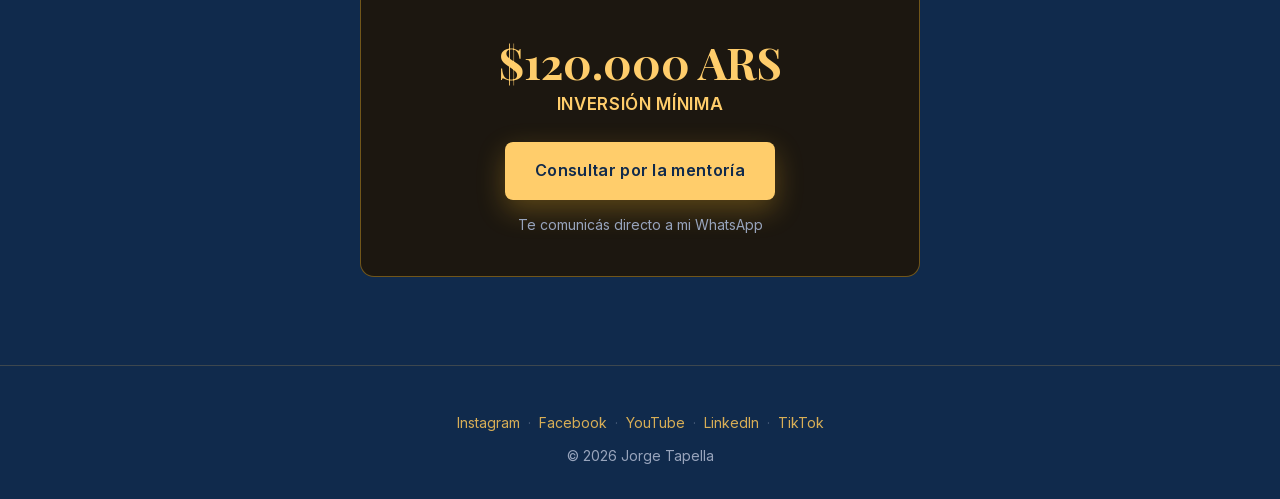
==== commit 1e6c9fb2: "Landing más vendible: 5 avatares, azul más claro, botones con brillo, caja de mentoría Co-Authored-B" ====
--- a/index.html
+++ b/index.html
@@ -40,10 +40,12 @@
 <section>
   <div class="container">
     <h2 class="center">¿Te suena esto?</h2>
-    <div class="cards three">
-      <div class="card"><p>Tu trabajo no te gusta. No estás donde querés. Y buscás crear tu propia fuente de ingresos.</p></div>
-      <div class="card"><p>Ya diste esos primeros pasos poco fructíferos. Ese negocio o profesión que no avanzan muestran que necesitás crecer.</p></div>
-      <div class="card"><p>Tu negocio ya es un gran negocio, aunque hoy esté estancado y tenga algo que vos mismo sabés que está frenándolo — algo que tiene que ver con vos mismo.</p></div>
+    <div class="cards five">
+      <div class="card"><p>Tenés una meta clara —personal, económica o de tu negocio— pero por más que lo intentás, no avanza. Algo te frena y ni vos sabés bien qué es.</p></div>
+      <div class="card"><p>Seguís en relación de dependencia, pensando en armar algo propio, pero no sabés ni por dónde empezar.</p></div>
+      <div class="card"><p>Tenés un talento que otros pagarían, pero seguís regalándolo o cobrando de menos — nunca lo convertiste en un negocio de verdad.</p></div>
+      <div class="card"><p>Facturás, tenés clientes, el negocio funciona. Pero a fin de mes la caja no da la talla.</p></div>
+      <div class="card"><p>Le ponés horas, plata y cabeza a tu negocio, y aun así no crece. Sentís que hay algo que no estás viendo.</p></div>
     </div>
     <p class="pain-close">Casi siempre lo que traba no está afuera: es algo tuyo que todavía no pudiste atravesar.</p>
   </div>
@@ -149,6 +151,17 @@
     <div><a href="https://jorgetapellacoach.systeme.io/4a74d709" class="btn btn-lg" onclick="typeof fbq==='function'&&fbq('track','InitiateCheckout')">Quiero empezar →</a></div>
     <p class="secure">Pago 100% seguro</p>
   </div>
+
+  <div class="container mentor-box">
+    <h3 class="center mentor-title">¿Querés ir más allá del curso?</h3>
+    <p style="color:var(--text-dim);font-size:15px;max-width:400px;margin:0 auto 24px">Si ya sabés que tu caso necesita algo más personalizado, consultá por la mentoría 1 a 1.</p>
+    <div class="price-box">
+      <span class="price">$120.000 ARS</span>
+      <span class="price-note">inversión mínima</span>
+    </div>
+    <a href="https://wa.me/5492494549463?text=Hola%20Jorge%2C%20quiero%20info%20sobre%20la%20mentor%C3%ADa%20personalizada%20de%20%C3%81reas%20Maestras" class="btn btn-mentor" target="_blank" rel="noopener" onclick="typeof fbq==='function'&&fbq('track','Contact')">Consultar por la mentoría</a>
+    <p class="mentor-note">Te comunicás directo a mi WhatsApp</p>
+  </div>
 </section>
 
 <footer class="footer">
--- a/assets/style.css
+++ b/assets/style.css
@@ -4,8 +4,9 @@
 @font-face{font-family:'Playfair Display';font-weight:700;font-display:swap;src:url(fonts/PlayfairDisplay-700.woff2) format('woff2')}
 
 :root{
-  --navy-0:#081527;--navy-1:#0F2340;--navy-2:#16304F;
+  --navy-0:#102A4C;--navy-1:#173C6B;--navy-2:#1F4D86;
   --gold-1:#F3DE9E;--gold-2:#D8AE56;--gold-3:#A67C2E;
+  --accent:#F0B429;--accent-2:#FFCD6B;
   --text:#E9E4D6;--text-dim:#98A4BC;--line:rgba(216,174,86,.22);
 }
 *{box-sizing:border-box}
@@ -18,29 +19,29 @@
 section{padding:64px 0}
 .alt{background:var(--navy-1)}
 .center{text-align:center}
-.eyebrow{display:block;font-size:12px;font-weight:600;letter-spacing:.16em;text-transform:uppercase;color:var(--gold-2);margin-bottom:14px}
-.gold{background:linear-gradient(180deg,var(--gold-1),var(--gold-2) 45%,var(--gold-3));-webkit-background-clip:text;background-clip:text;color:transparent}
+.eyebrow{display:block;font-size:12px;font-weight:700;letter-spacing:.16em;text-transform:uppercase;color:var(--accent);margin-bottom:14px}
+.gold{background:linear-gradient(180deg,var(--accent-2),var(--accent) 60%,var(--gold-3));-webkit-background-clip:text;background-clip:text;color:transparent}
 h2{font-size:clamp(26px,5vw,38px);margin-bottom:28px}
 
-.btn{display:inline-block;background:linear-gradient(180deg,var(--gold-1),var(--gold-2) 55%,var(--gold-3));color:var(--navy-0);font-weight:600;text-decoration:none;padding:16px 30px;border-radius:6px;font-size:16px;letter-spacing:.02em;transition:transform .15s ease,filter .15s ease}
-.btn:hover{transform:translateY(-1px);filter:brightness(1.06)}
-.btn-lg{padding:19px 38px;font-size:18px}
+.btn{display:inline-block;background:var(--accent);color:var(--navy-0);font-weight:700;text-decoration:none;padding:16px 30px;border-radius:8px;font-size:16px;letter-spacing:.02em;transition:transform .15s ease,filter .15s ease,box-shadow .15s ease;box-shadow:0 10px 28px rgba(240,180,41,.3)}
+.btn:hover{transform:translateY(-2px);filter:brightness(1.08);box-shadow:0 14px 34px rgba(240,180,41,.45)}
+.btn-lg{padding:20px 40px;font-size:19px;box-shadow:0 14px 36px rgba(240,180,41,.38)}
 
 .nav{display:flex;justify-content:space-between;align-items:center;padding:18px 20px;max-width:1000px;margin:0 auto}
 .brand{font-family:'Playfair Display',serif;font-weight:700;font-size:20px;color:var(--text);text-decoration:none}
 .btn-nav{padding:10px 18px;font-size:14px}
 
-.hero{padding:24px 0 72px;background:radial-gradient(ellipse at 50% 0%,var(--navy-2),var(--navy-0) 70%)}
+.hero{padding:24px 0 72px;background:radial-gradient(ellipse at 50% 0%,var(--navy-2) 0%,var(--navy-0) 65%),var(--navy-0)}
 .hero-content{text-align:center;padding-top:40px}
-.hero h1{font-size:clamp(40px,10vw,72px);margin-bottom:22px}
+.hero h1{font-size:clamp(42px,10.5vw,76px);margin-bottom:22px;text-shadow:0 0 60px rgba(240,180,41,.25)}
 .hero-sub{font-size:clamp(17px,3.6vw,21px);color:var(--text);max-width:640px;margin:0 auto 34px}
 
 .cards{display:grid;gap:16px}
-.card{border:1px solid var(--line);border-radius:10px;padding:24px;background:rgba(8,21,39,.5)}
+.card{border:1px solid rgba(216,174,86,.3);border-radius:10px;padding:24px;background:#1B3E6C}
 .card p{font-size:17px}
-.pain-close{margin-top:32px;text-align:center;color:var(--gold-1);font-size:24px;font-weight:600;max-width:640px;margin-left:auto;margin-right:auto}
+.pain-close{margin-top:32px;text-align:center;color:var(--accent-2);font-size:24px;font-weight:700;max-width:640px;margin-left:auto;margin-right:auto}
 
-.pillar h3{font-size:22px;margin-bottom:10px;color:var(--gold-1)}
+.pillar h3{font-size:22px;margin-bottom:10px;color:var(--accent-2)}
 .pillar p{color:var(--text);font-size:16px}
 .pillars-sub{text-align:center;color:var(--text-dim);max-width:600px;margin:-12px auto 32px}
 
@@ -53,7 +54,7 @@
 .carousel{position:relative}
 .c-track{display:flex;gap:16px;overflow-x:auto;scroll-snap-type:x mandatory;scrollbar-width:none;-webkit-overflow-scrolling:touch}
 .c-track::-webkit-scrollbar{display:none}
-.t{flex:0 0 86%;scroll-snap-align:start;margin:0;border:1px solid var(--line);border-radius:10px;padding:22px;background:rgba(8,21,39,.5)}
+.t{flex:0 0 86%;scroll-snap-align:start;margin:0;border:1px solid rgba(216,174,86,.3);border-radius:10px;padding:22px;background:#1B3E6C}
 .t-head{display:flex;align-items:center;gap:14px;margin-bottom:14px}
 .t-head img{width:56px;height:56px;border-radius:50%;object-fit:cover;border:1px solid var(--line);flex:none}
 .t strong{display:block;font-size:16px}
@@ -63,19 +64,19 @@
 .c-count{margin-top:18px;text-align:center;color:var(--text-dim);font-size:14px}
 .t-note{margin-top:24px;text-align:center;color:var(--text-dim);font-size:14px}
 
-.cta-box{text-align:center;max-width:640px}
+.cta-box{text-align:center;max-width:640px;background:#1B3E6C;border:1px solid rgba(240,180,41,.35);border-radius:18px;padding:48px 36px;box-shadow:0 0 0 1px rgba(240,180,41,.08),0 30px 70px rgba(0,0,0,.35)}
 .cta-list{list-style:none;padding:0;margin:0 0 32px;text-align:left;display:inline-block}
 .cta-list li{padding:6px 0;font-size:17px}
 .price-box{margin:8px 0 28px}
-.price-strike{display:block;font-family:'Playfair Display',serif;font-size:30px;color:var(--text-dim);text-decoration:line-through;margin-bottom:4px}
-.price{display:block;font-family:'Playfair Display',serif;font-weight:700;font-size:40px;color:var(--gold-1)}
+.price-strike{display:block;font-family:'Playfair Display',serif;font-size:30px;color:var(--text-dim);text-decoration:line-through;text-decoration-color:var(--accent);text-decoration-thickness:2px;margin-bottom:4px}
+.price{display:block;font-family:'Playfair Display',serif;font-weight:700;font-size:44px;color:var(--accent-2)}
 .price-note{display:block;color:var(--text-dim);font-size:14px;margin-top:6px}
 .secure{margin-top:18px;color:var(--text-dim);font-size:14px}
-.mentor-box{margin:36px auto 0;max-width:560px;background:#1c1710;border:1px solid rgba(216,174,86,.35);border-radius:14px;padding:40px 32px;text-align:center}
+.mentor-box{margin:36px auto 0;max-width:560px;background:#1c1710;border:1px solid rgba(240,180,41,.4);border-radius:14px;padding:40px 32px;text-align:center}
 .mentor-title{font-family:'Playfair Display',serif;font-size:22px;color:#fff;margin-bottom:4px}
 .mentor-box .price-box{margin:0 0 24px}
-.mentor-box .price-note{color:var(--gold-1);font-size:17px;font-weight:700;text-transform:uppercase;letter-spacing:.04em;margin-top:-6px}
-.btn-mentor{display:inline-block;background:var(--gold-1);color:var(--navy-0);font-weight:600;text-decoration:none;padding:16px 30px;border-radius:6px;font-size:16px}
+.mentor-box .price-note{color:var(--accent-2);font-size:17px;font-weight:700;text-transform:uppercase;letter-spacing:.04em;margin-top:-6px}
+.btn-mentor{display:inline-block;background:var(--accent-2);color:var(--navy-0);font-weight:700;text-decoration:none;padding:16px 30px;border-radius:8px;font-size:16px}
 .btn-mentor:hover{filter:brightness(1.05)}
 .mentor-note{margin-top:14px;color:var(--text-dim);font-size:14px}
 
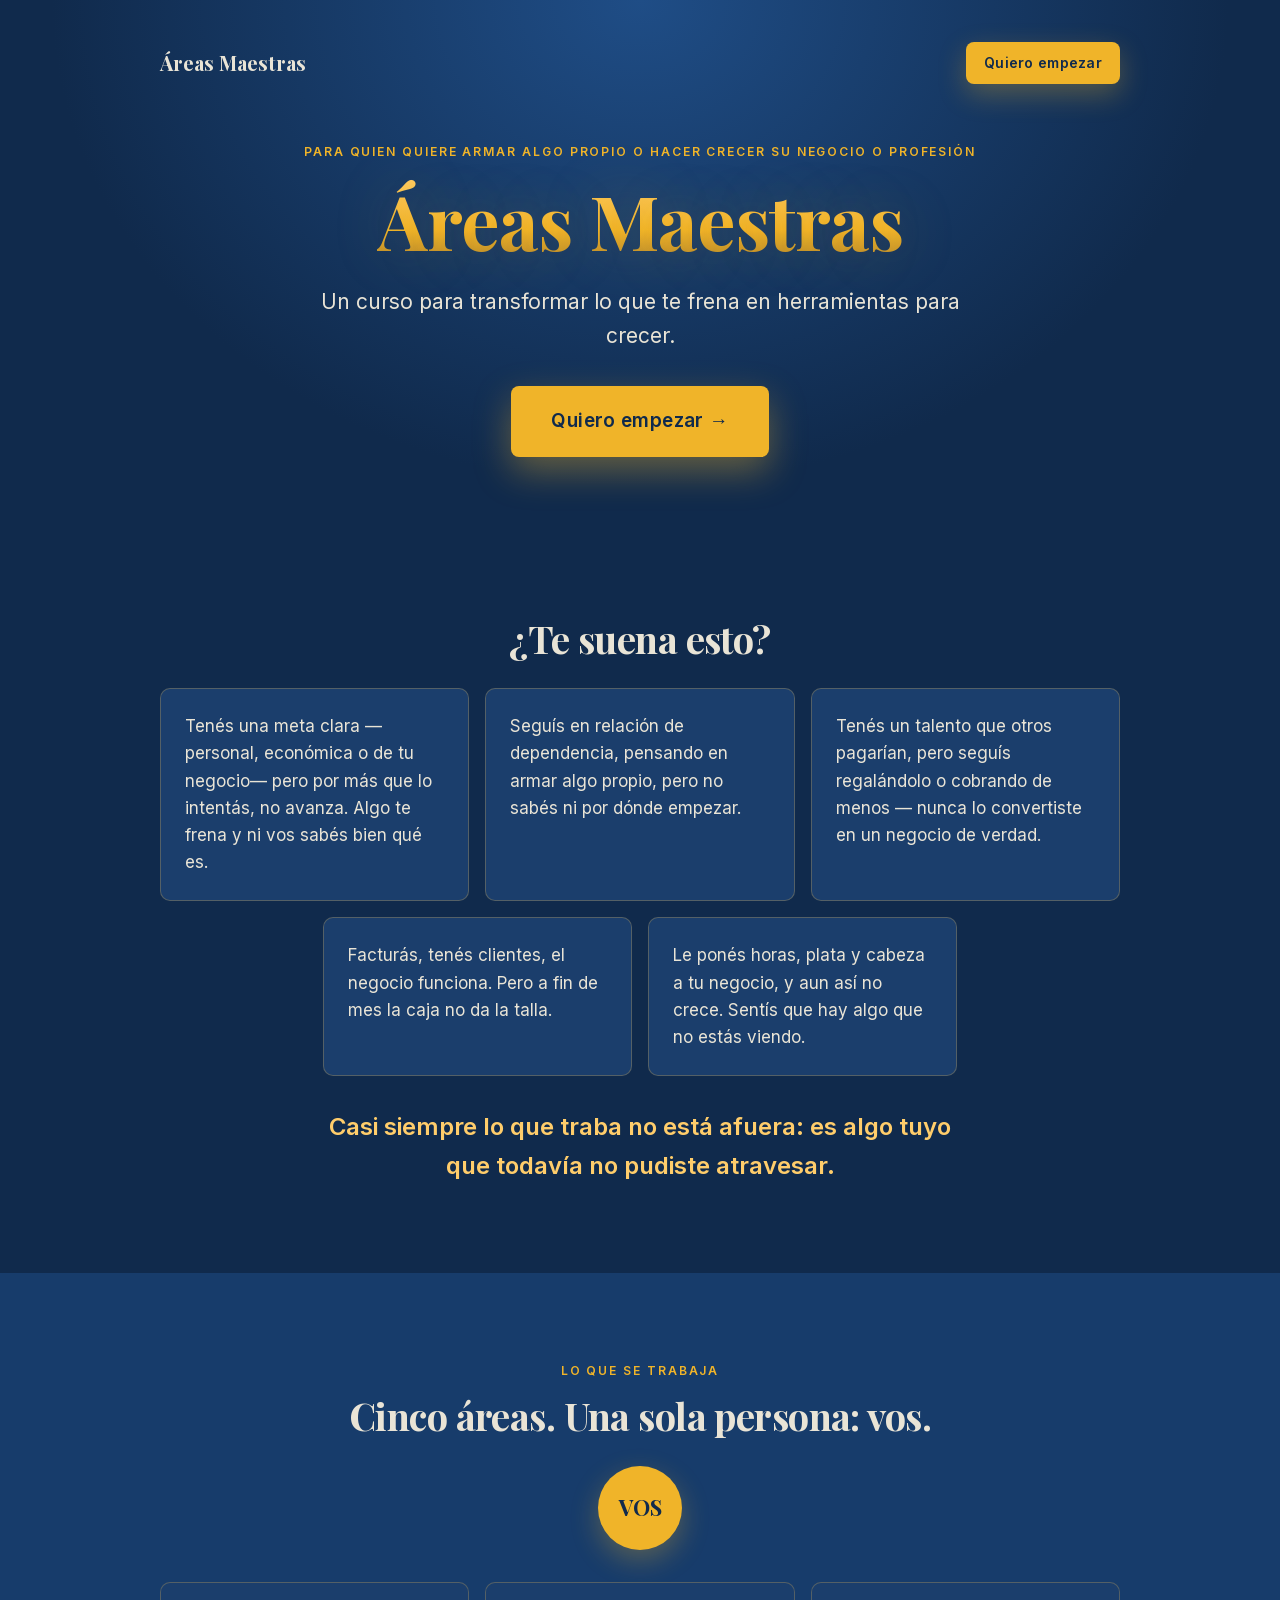
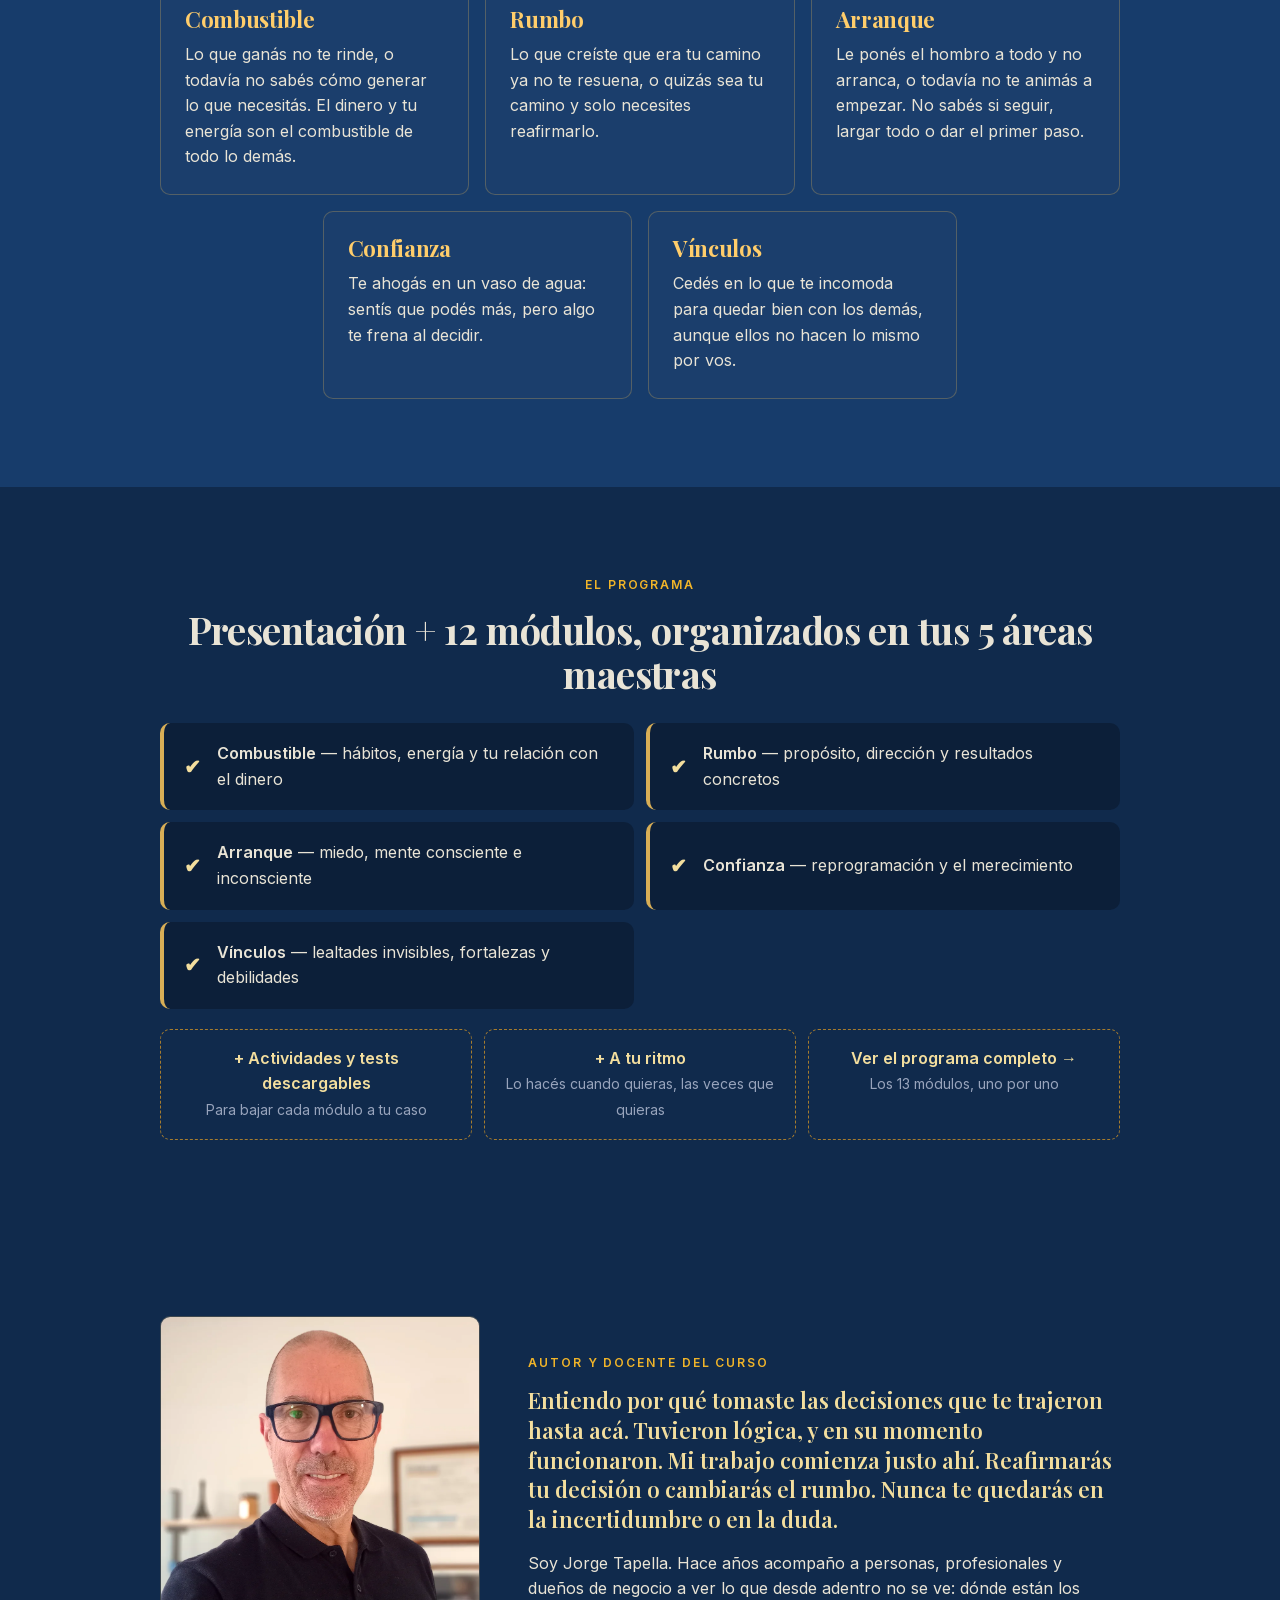
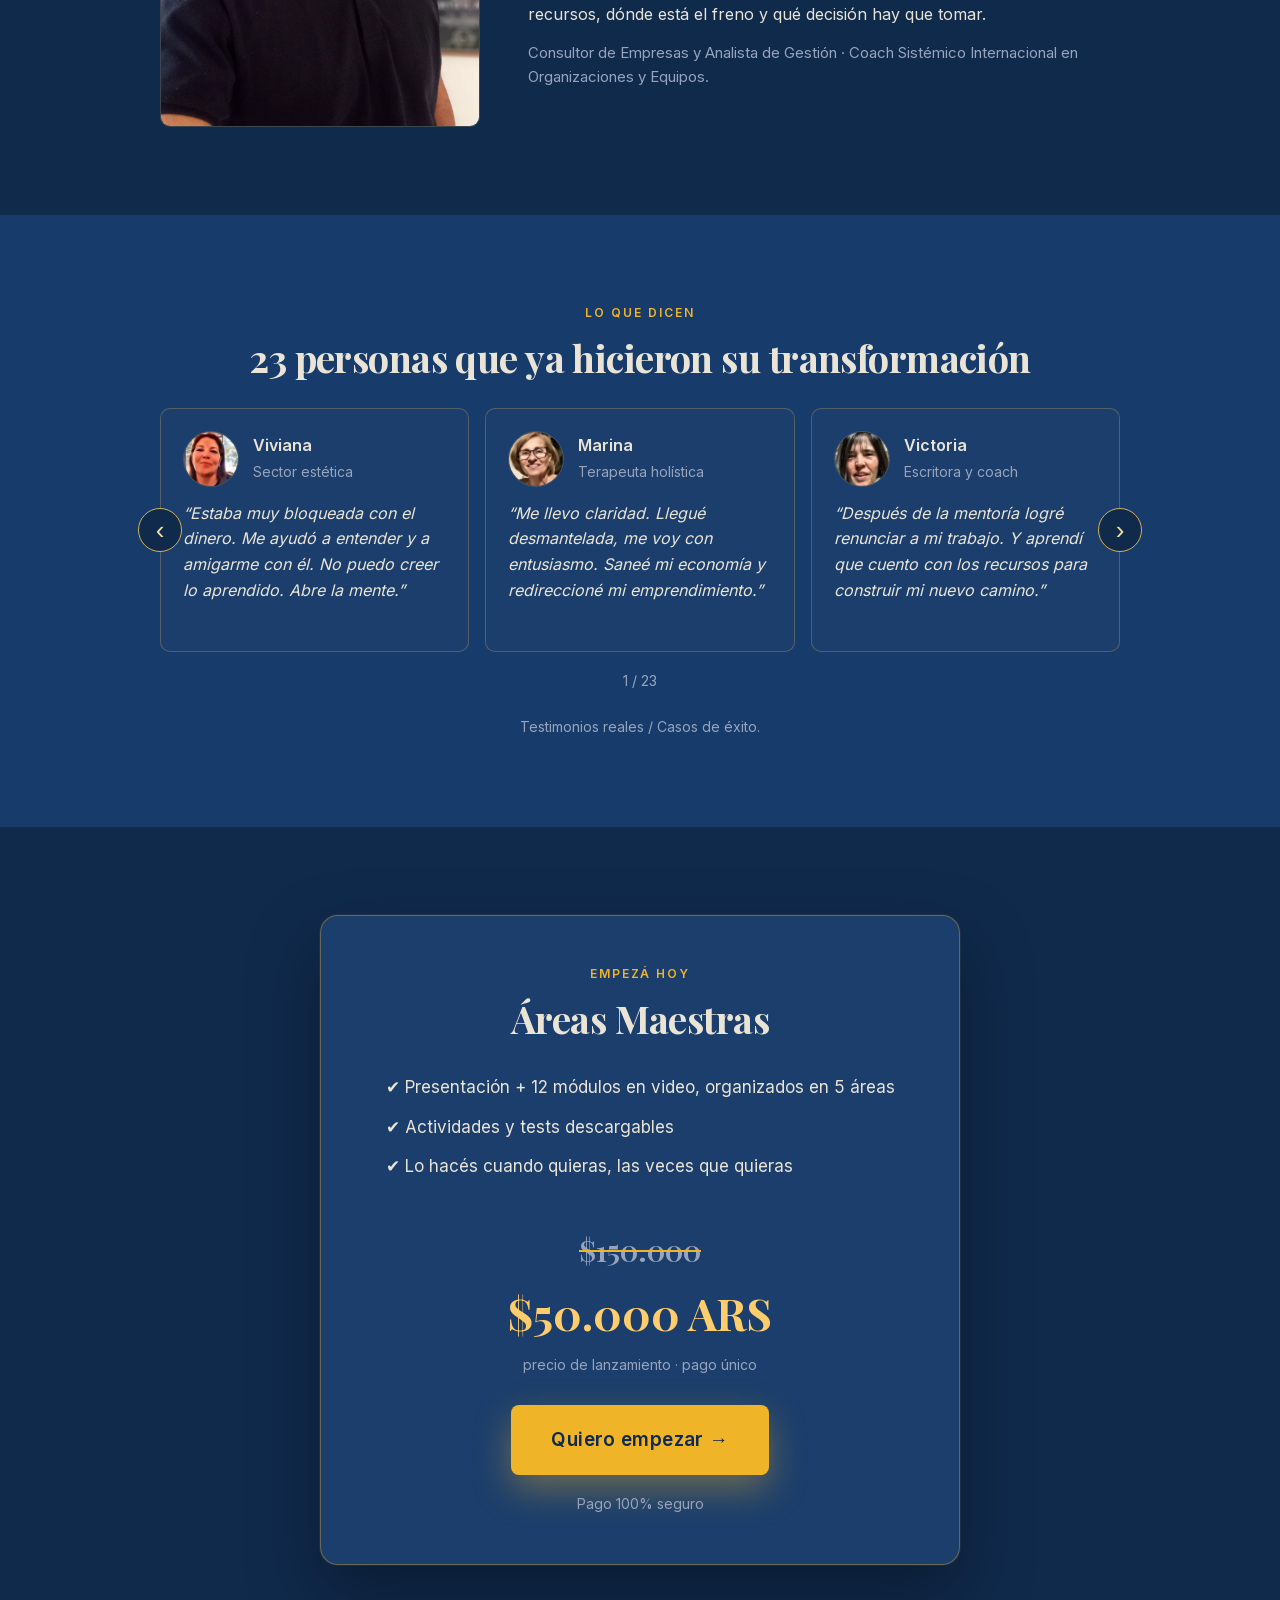
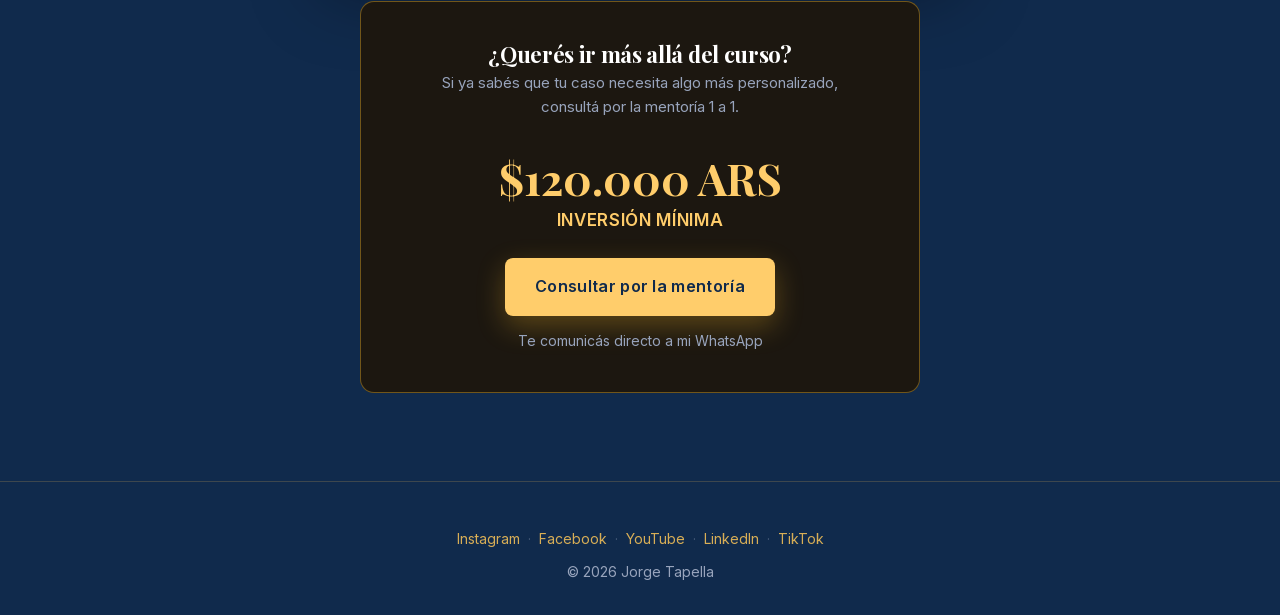
==== commit eb977cb7: "Foto nueva de autor e insignia VOS Co-Authored-By: Claude Sonnet 5.5 <noreply@anthropic.com>" ====
--- a/index.html
+++ b/index.html
@@ -55,6 +55,9 @@
   <div class="container">
     <span class="eyebrow center">Lo que se trabaja</span>
     <h2 class="center">Cinco áreas. Una sola persona: vos.</h2>
+
+    <div class="vos-badge"><span>VOS</span></div>
+
     <div class="cards five">
       <div class="card pillar"><h3>Combustible</h3><p>Lo que ganás no te rinde, o todavía no sabés cómo generar lo que necesitás. El dinero y tu energía son el combustible de todo lo demás.</p></div>
       <div class="card pillar"><h3>Rumbo</h3><p>Lo que creíste que era tu camino ya no te resuena, o quizás sea tu camino y solo necesites reafirmarlo.</p></div>
--- a/assets/style.css
+++ b/assets/style.css
@@ -44,6 +44,8 @@
 .pillar h3{font-size:22px;margin-bottom:10px;color:var(--accent-2)}
 .pillar p{color:var(--text);font-size:16px}
 .pillars-sub{text-align:center;color:var(--text-dim);max-width:600px;margin:-12px auto 32px}
+.vos-badge{display:flex;align-items:center;justify-content:center;width:84px;height:84px;border-radius:50%;background:var(--accent);margin:12px auto 32px;box-shadow:0 10px 28px rgba(240,180,41,.3)}
+.vos-badge span{font-family:'Playfair Display',serif;font-weight:700;font-size:22px;color:var(--navy-0)}
 
 .author{display:grid;gap:28px;align-items:center}
 .author img{border-radius:10px;border:1px solid var(--line);width:100%;max-width:320px;margin:0 auto}
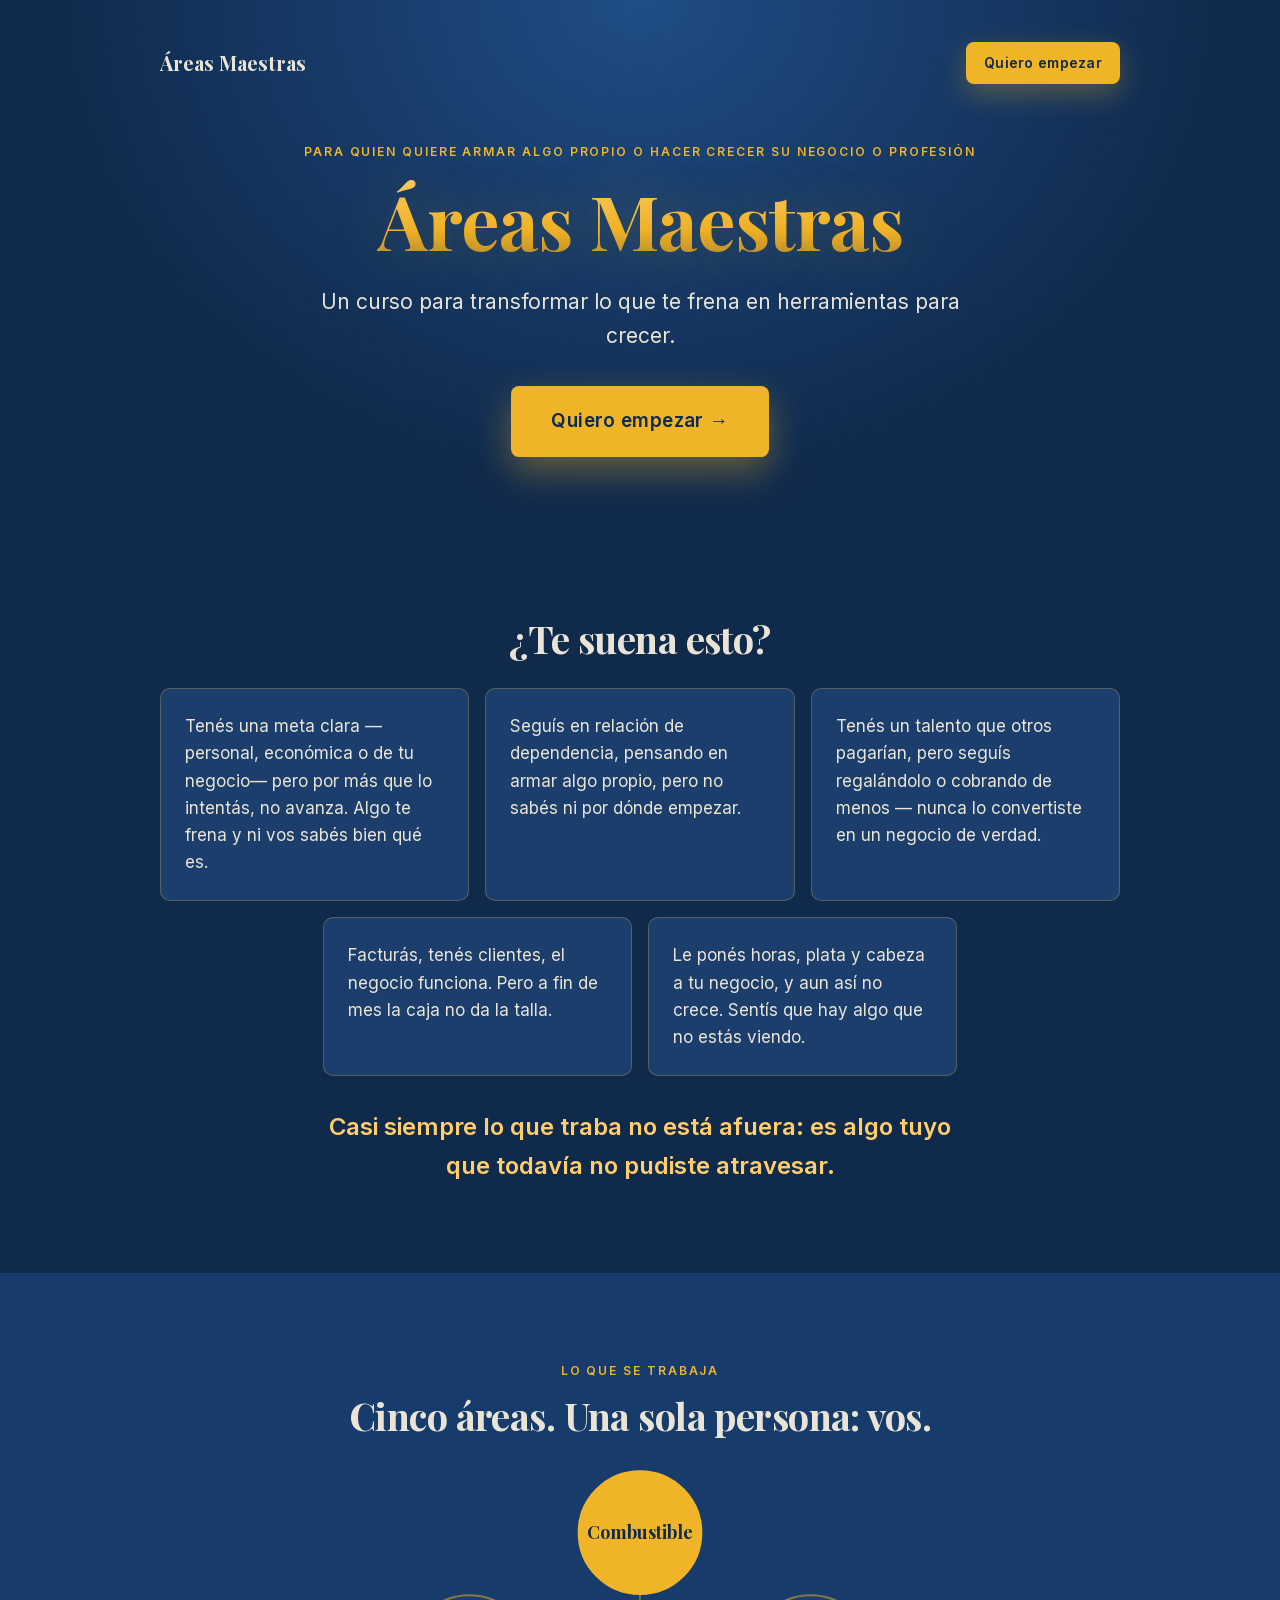
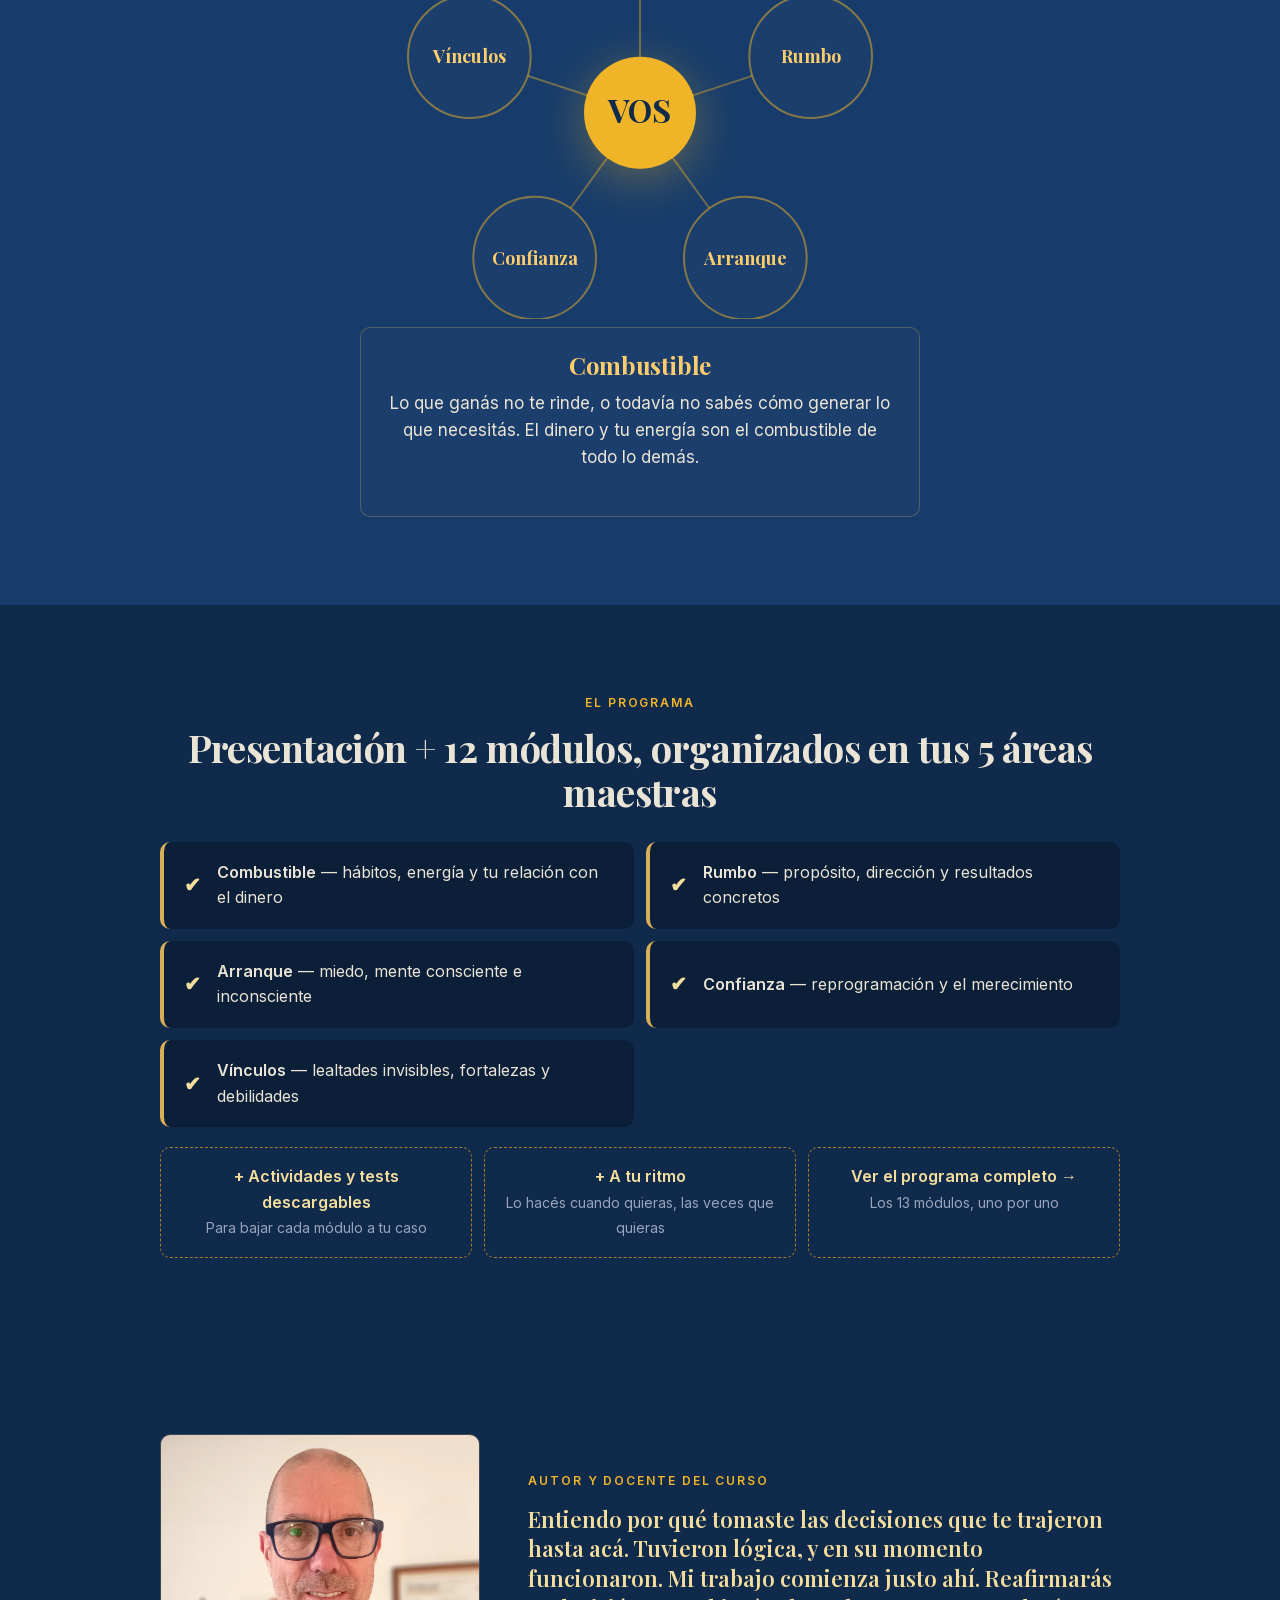
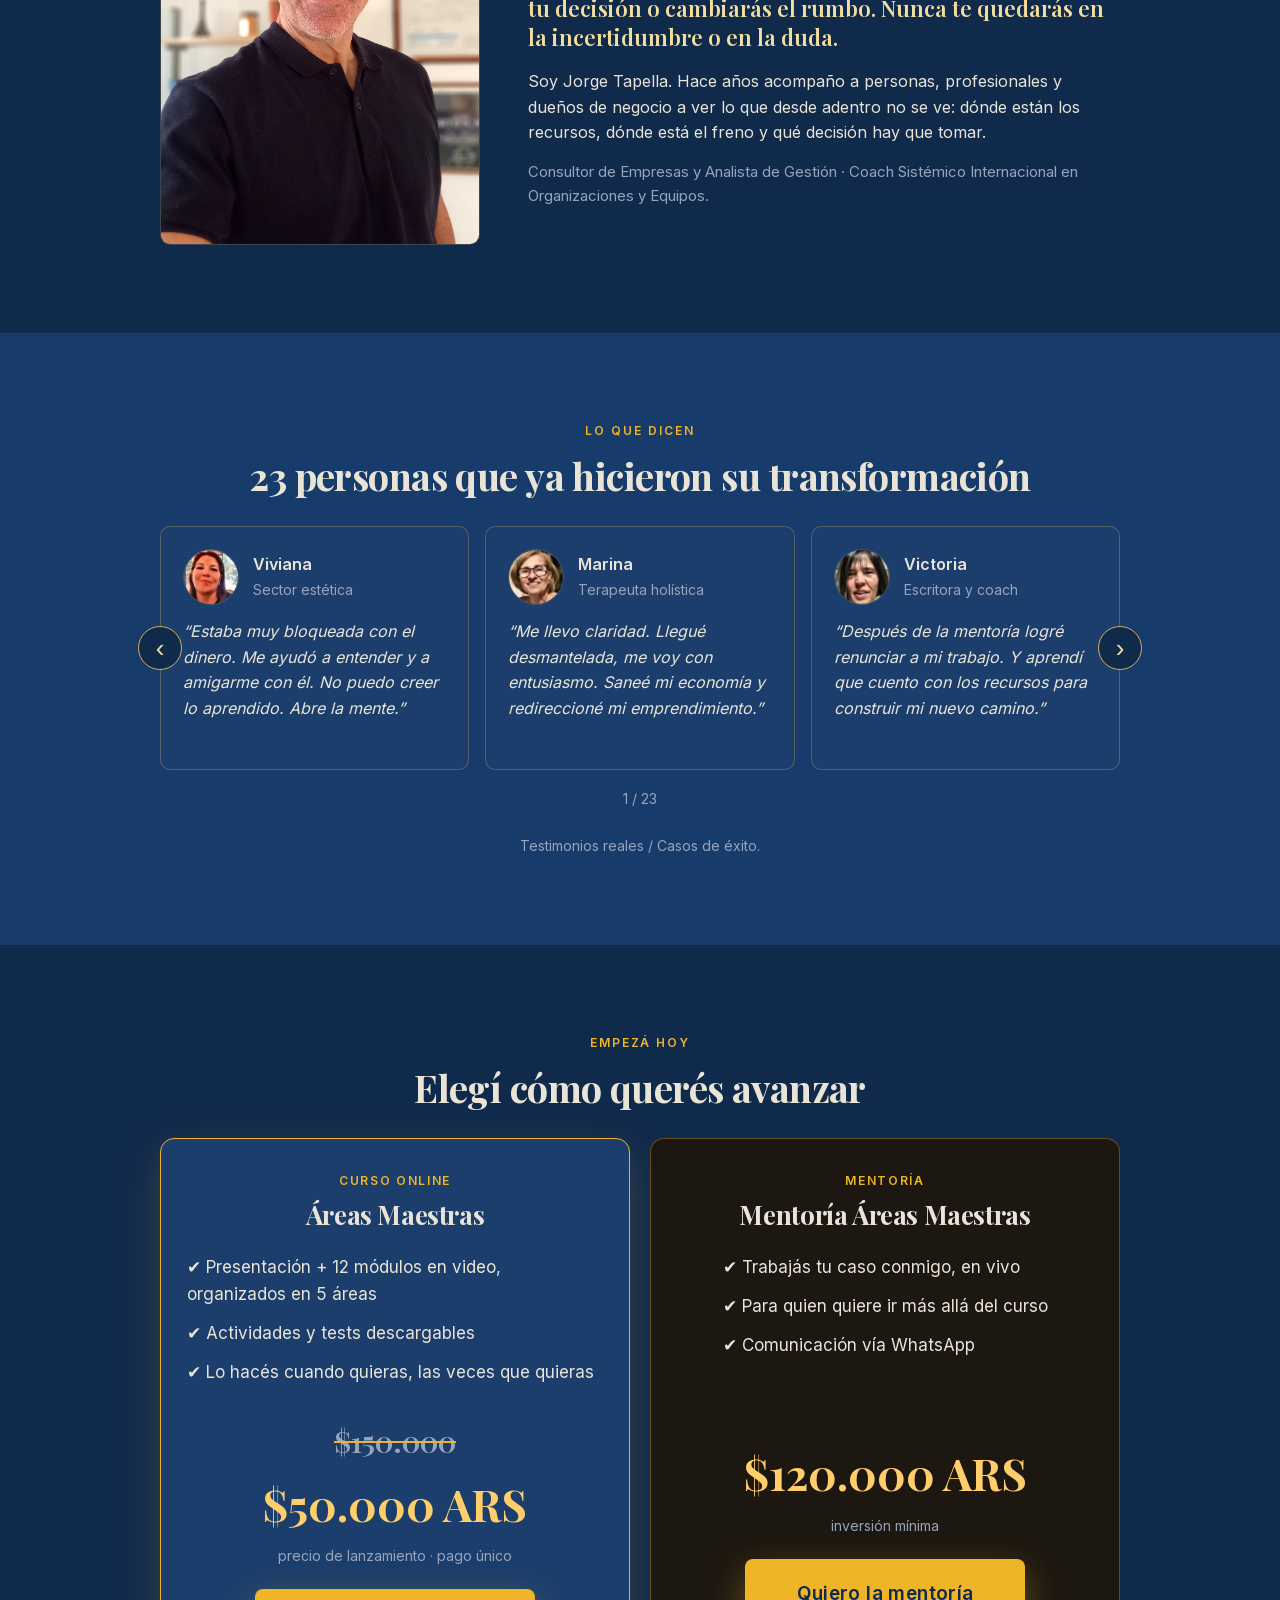
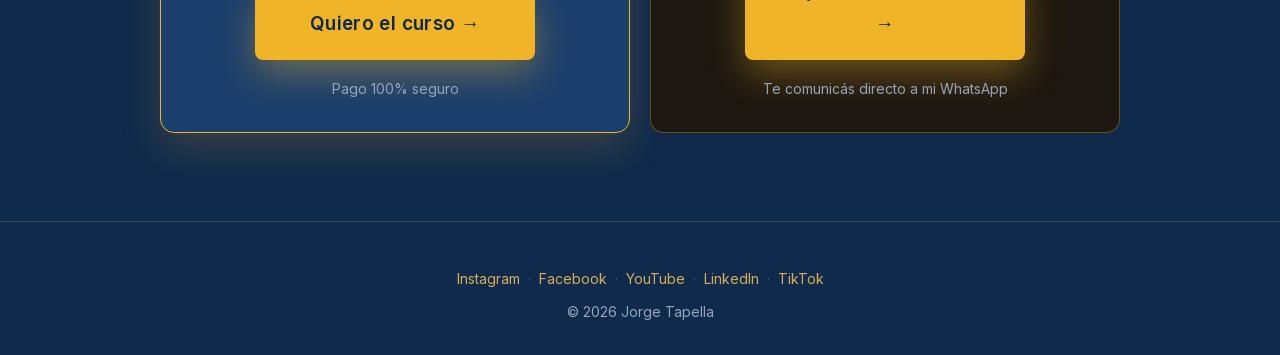
==== commit 91d39fd0: "Cinco areas en carrusel con VOS al centro; cierre con curso y mentoria en tarjetas iguales Co-Author" ====
--- a/index.html
+++ b/index.html
@@ -56,16 +56,31 @@
     <span class="eyebrow center">Lo que se trabaja</span>
     <h2 class="center">Cinco áreas. Una sola persona: vos.</h2>
 
-    <div class="vos-badge"><span>VOS</span></div>
-
-    <div class="cards five">
-      <div class="card pillar"><h3>Combustible</h3><p>Lo que ganás no te rinde, o todavía no sabés cómo generar lo que necesitás. El dinero y tu energía son el combustible de todo lo demás.</p></div>
-      <div class="card pillar"><h3>Rumbo</h3><p>Lo que creíste que era tu camino ya no te resuena, o quizás sea tu camino y solo necesites reafirmarlo.</p></div>
-      <div class="card pillar"><h3>Arranque</h3><p>Le ponés el hombro a todo y no arranca, o todavía no te animás a empezar. No sabés si seguir, largar todo o dar el primer paso.</p></div>
-      <div class="card pillar"><h3>Confianza</h3><p>Te ahogás en un vaso de agua: sentís que podés más, pero algo te frena al decidir.</p></div>
-      <div class="card pillar"><h3>Vínculos</h3><p>Cedés en lo que te incomoda para quedar bien con los demás, aunque ellos no hacen lo mismo por vos.</p></div>
-    </div>
-  </div>
+    <div class="pent">
+      <svg class="radial" viewBox="0 0 420 340" aria-hidden="false">
+        <g class="r-lines"><line x1="210" y1="185" x2="210" y2="50"/><line x1="210" y1="185" x2="338" y2="143"/><line x1="210" y1="185" x2="289" y2="294"/><line x1="210" y1="185" x2="131" y2="294"/><line x1="210" y1="185" x2="82" y2="143"/></g>
+        <circle class="r-vos" cx="210" cy="185" r="42"/><text class="r-vos-t" x="210" y="193">VOS</text>
+        <g class="node" data-i="0" tabindex="0" role="button" aria-label="Combustible"><circle cx="210" cy="50" r="46"/><text x="210" y="55">Combustible</text></g><g class="node" data-i="1" tabindex="0" role="button" aria-label="Rumbo"><circle cx="338" cy="143" r="46"/><text x="338" y="148">Rumbo</text></g><g class="node" data-i="2" tabindex="0" role="button" aria-label="Arranque"><circle cx="289" cy="294" r="46"/><text x="289" y="299">Arranque</text></g><g class="node" data-i="3" tabindex="0" role="button" aria-label="Confianza"><circle cx="131" cy="294" r="46"/><text x="131" y="299">Confianza</text></g><g class="node" data-i="4" tabindex="0" role="button" aria-label="Vínculos"><circle cx="82" cy="143" r="46"/><text x="82" y="148">Vínculos</text></g>
+      </svg>
+      <div class="slides card" aria-live="polite"><div class="slide on" data-i="0"><h3>Combustible</h3><p>Lo que ganás no te rinde, o todavía no sabés cómo generar lo que necesitás. El dinero y tu energía son el combustible de todo lo demás.</p></div><div class="slide" data-i="1"><h3>Rumbo</h3><p>Lo que creíste que era tu camino ya no te resuena, o quizás sea tu camino y solo necesites reafirmarlo.</p></div><div class="slide" data-i="2"><h3>Arranque</h3><p>Le ponés el hombro a todo y no arranca, o todavía no te animás a empezar. No sabés si seguir, largar todo o dar el primer paso.</p></div><div class="slide" data-i="3"><h3>Confianza</h3><p>Te ahogás en un vaso de agua: sentís que podés más, pero algo te frena al decidir.</p></div><div class="slide" data-i="4"><h3>Vínculos</h3><p>Cedés en lo que te incomoda para quedar bien con los demás, aunque ellos no hacen lo mismo por vos.</p></div></div>
+    </div>
+    <script>
+    (function(){
+      var box=document.querySelector('.pent'); if(!box) return;
+      var nodes=box.querySelectorAll('.node'), slides=box.querySelectorAll('.slide'), cur=0, t;
+      var reduce=window.matchMedia('(prefers-reduced-motion: reduce)').matches;
+      function show(i){cur=i;nodes.forEach(function(n,k){n.classList.toggle('on',k===i)});slides.forEach(function(s,k){s.classList.toggle('on',k===i)});}
+      function play(){ if(reduce) return; clearInterval(t); t=setInterval(function(){show((cur+1)%5)},3000); }
+      nodes.forEach(function(n,k){
+        n.addEventListener('click',function(){show(k);play();});
+        n.addEventListener('keydown',function(e){if(e.key==='Enter'||e.key===' '){e.preventDefault();show(k);play();}});
+      });
+      box.addEventListener('mouseenter',function(){clearInterval(t)});
+      box.addEventListener('mouseleave',play);
+      show(0); play();
+    })();
+    </script>
+    </div>
 </section>
 
 <section>
@@ -138,32 +153,42 @@
 </section>
 
 <section id="empezar">
-  <div class="container cta-box">
-    <span class="eyebrow">Empezá hoy</span>
-    <h2>Áreas Maestras</h2>
-    <ul class="cta-list">
-      <li>✔ Presentación + 12 módulos en video, organizados en 5 áreas</li>
-      <li>✔ Actividades y tests descargables</li>
-      <li>✔ Lo hacés cuando quieras, las veces que quieras</li>
-    </ul>
-    <div class="price-box">
-      <span class="price-strike">$150.000</span>
-      <span class="price">$50.000 ARS</span>
-      <span class="price-note">precio de lanzamiento · pago único</span>
-    </div>
-    <div><a href="https://jorgetapellacoach.systeme.io/4a74d709" class="btn btn-lg" onclick="typeof fbq==='function'&&fbq('track','InitiateCheckout')">Quiero empezar →</a></div>
-    <p class="secure">Pago 100% seguro</p>
-  </div>
-
-  <div class="container mentor-box">
-    <h3 class="center mentor-title">¿Querés ir más allá del curso?</h3>
-    <p style="color:var(--text-dim);font-size:15px;max-width:400px;margin:0 auto 24px">Si ya sabés que tu caso necesita algo más personalizado, consultá por la mentoría 1 a 1.</p>
-    <div class="price-box">
-      <span class="price">$120.000 ARS</span>
-      <span class="price-note">inversión mínima</span>
-    </div>
-    <a href="https://wa.me/5492494549463?text=Hola%20Jorge%2C%20quiero%20info%20sobre%20la%20mentor%C3%ADa%20personalizada%20de%20%C3%81reas%20Maestras" class="btn btn-mentor" target="_blank" rel="noopener" onclick="typeof fbq==='function'&&fbq('track','Contact')">Consultar por la mentoría</a>
-    <p class="mentor-note">Te comunicás directo a mi WhatsApp</p>
+  <div class="container">
+    <span class="eyebrow center">Empezá hoy</span>
+    <h2 class="center">Elegí cómo querés avanzar</h2>
+    <div class="offers">
+      <div class="offer offer-main">
+        <span class="offer-tag">Curso online</span>
+        <h3>Áreas Maestras</h3>
+        <ul class="cta-list">
+          <li>✔ Presentación + 12 módulos en video, organizados en 5 áreas</li>
+          <li>✔ Actividades y tests descargables</li>
+          <li>✔ Lo hacés cuando quieras, las veces que quieras</li>
+        </ul>
+        <div class="price-box">
+          <span class="price-strike">$150.000</span>
+          <span class="price">$50.000 ARS</span>
+          <span class="price-note">precio de lanzamiento · pago único</span>
+        </div>
+        <a href="https://jorgetapellacoach.systeme.io/4a74d709" class="btn btn-lg" onclick="typeof fbq==='function'&&fbq('track','InitiateCheckout')">Quiero el curso →</a>
+        <p class="secure">Pago 100% seguro</p>
+      </div>
+      <div class="offer offer-mentor">
+        <span class="offer-tag">Mentoría</span>
+        <h3>Mentoría Áreas Maestras</h3>
+        <ul class="cta-list">
+          <li>✔ Trabajás tu caso conmigo, en vivo</li>
+          <li>✔ Para quien quiere ir más allá del curso</li>
+          <li>✔ Comunicación vía WhatsApp</li>
+        </ul>
+        <div class="price-box">
+          <span class="price">$120.000 ARS</span>
+          <span class="price-note">inversión mínima</span>
+        </div>
+        <a href="https://wa.me/5492494549463?text=Hola%20Jorge%2C%20quiero%20info%20sobre%20la%20mentor%C3%ADa%20de%20%C3%81reas%20Maestras" class="btn btn-lg" target="_blank" rel="noopener" onclick="typeof fbq==='function'&&fbq('track','Contact')">Quiero la mentoría →</a>
+        <p class="secure">Te comunicás directo a mi WhatsApp</p>
+      </div>
+    </div>
   </div>
 </section>
 
--- a/assets/style.css
+++ b/assets/style.css
@@ -129,3 +129,32 @@
 
 .module-0{border-color:var(--gold-2)}
 @media(min-width:720px){.module-0{grid-column:1/-1}}
+
+.offers{display:grid;gap:20px;margin-top:8px}
+.offer{border:1px solid rgba(240,180,41,.35);border-radius:14px;padding:32px 26px;text-align:center;background:#1B3E6C;display:flex;flex-direction:column;align-items:center}
+.offer-main{border-color:var(--accent);box-shadow:0 14px 40px rgba(240,180,41,.18)}
+.offer-mentor{background:#1c1710}
+.offer h3{font-family:'Playfair Display',serif;font-size:26px;margin-bottom:18px}
+.offer-tag{font-size:12px;font-weight:700;letter-spacing:.14em;text-transform:uppercase;color:var(--accent);margin-bottom:10px}
+.offer .cta-list{margin-bottom:24px}
+.offer .price-box{margin-top:auto;margin-bottom:22px}
+@media(min-width:800px){.offers{grid-template-columns:1fr 1fr;align-items:stretch}}
+
+.pent{max-width:560px;margin:8px auto 0}
+.radial{display:block;width:100%;margin:0 auto}
+.radial .r-lines line{stroke:rgba(240,180,41,.4);stroke-width:1.5}
+.radial text{text-anchor:middle;fill:var(--text)}
+.radial .r-vos{fill:var(--accent);filter:drop-shadow(0 8px 18px rgba(240,180,41,.35))}
+.radial .r-vos-t{font-family:'Playfair Display',serif;font-weight:700;font-size:24px;fill:var(--navy-0)}
+.radial .node{cursor:pointer;outline:none}
+.radial .node circle{fill:#1B3E6C;stroke:rgba(240,180,41,.5);stroke-width:1.5;transition:fill .3s,stroke .3s}
+.radial .node text{font-family:'Playfair Display',serif;font-weight:700;font-size:13.5px;fill:var(--accent-2);transition:fill .3s}
+.radial .node.on circle,.radial .node:focus-visible circle{fill:var(--accent);stroke:var(--accent)}
+.radial .node.on text{fill:var(--navy-0)}
+.slides{position:relative;min-height:190px;margin-top:8px;text-align:center}
+.slide{position:absolute;inset:24px;opacity:0;transition:opacity .45s;pointer-events:none}
+.slide.on{opacity:1;pointer-events:auto}
+.slide h3{font-size:24px;margin-bottom:10px;color:var(--accent-2)}
+.slide p{font-size:17px;color:var(--text)}
+@media(max-width:480px){.slides{min-height:230px}}
+.offer .btn{width:100%;max-width:280px;text-align:center}
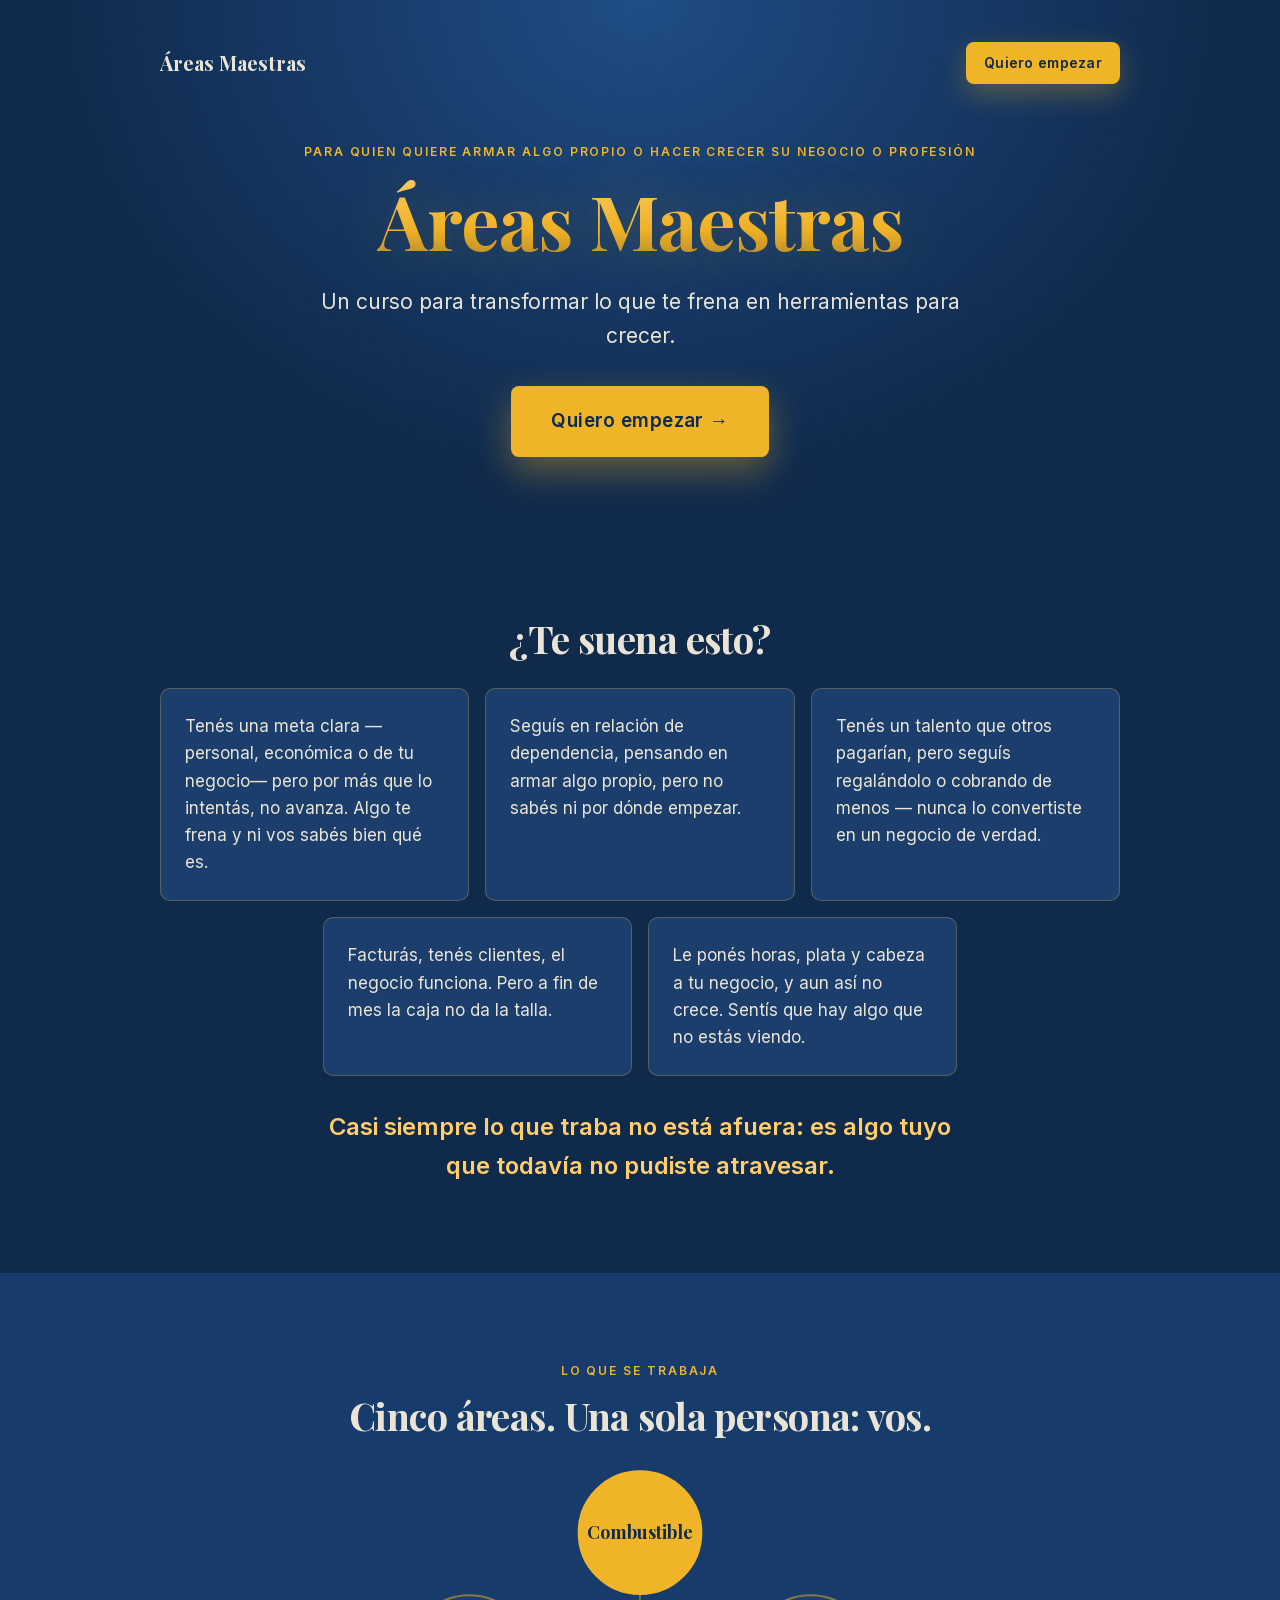
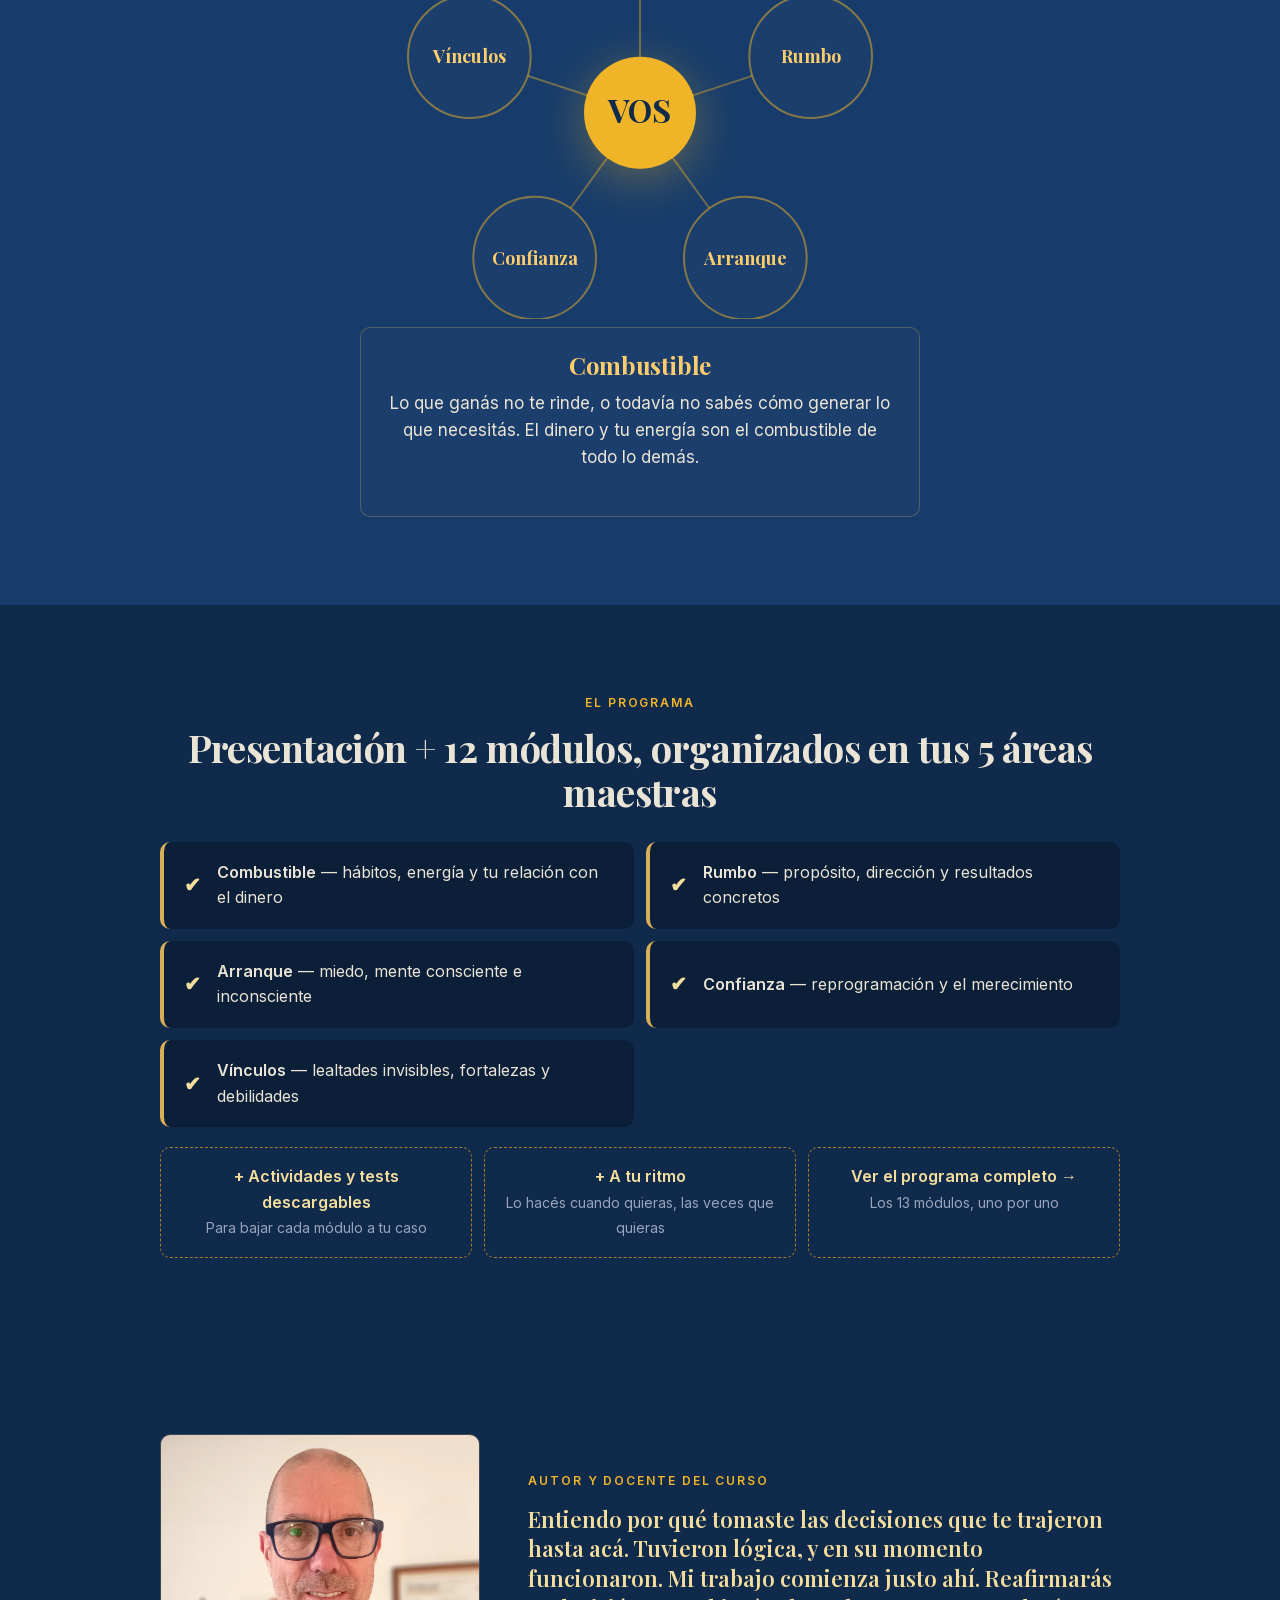
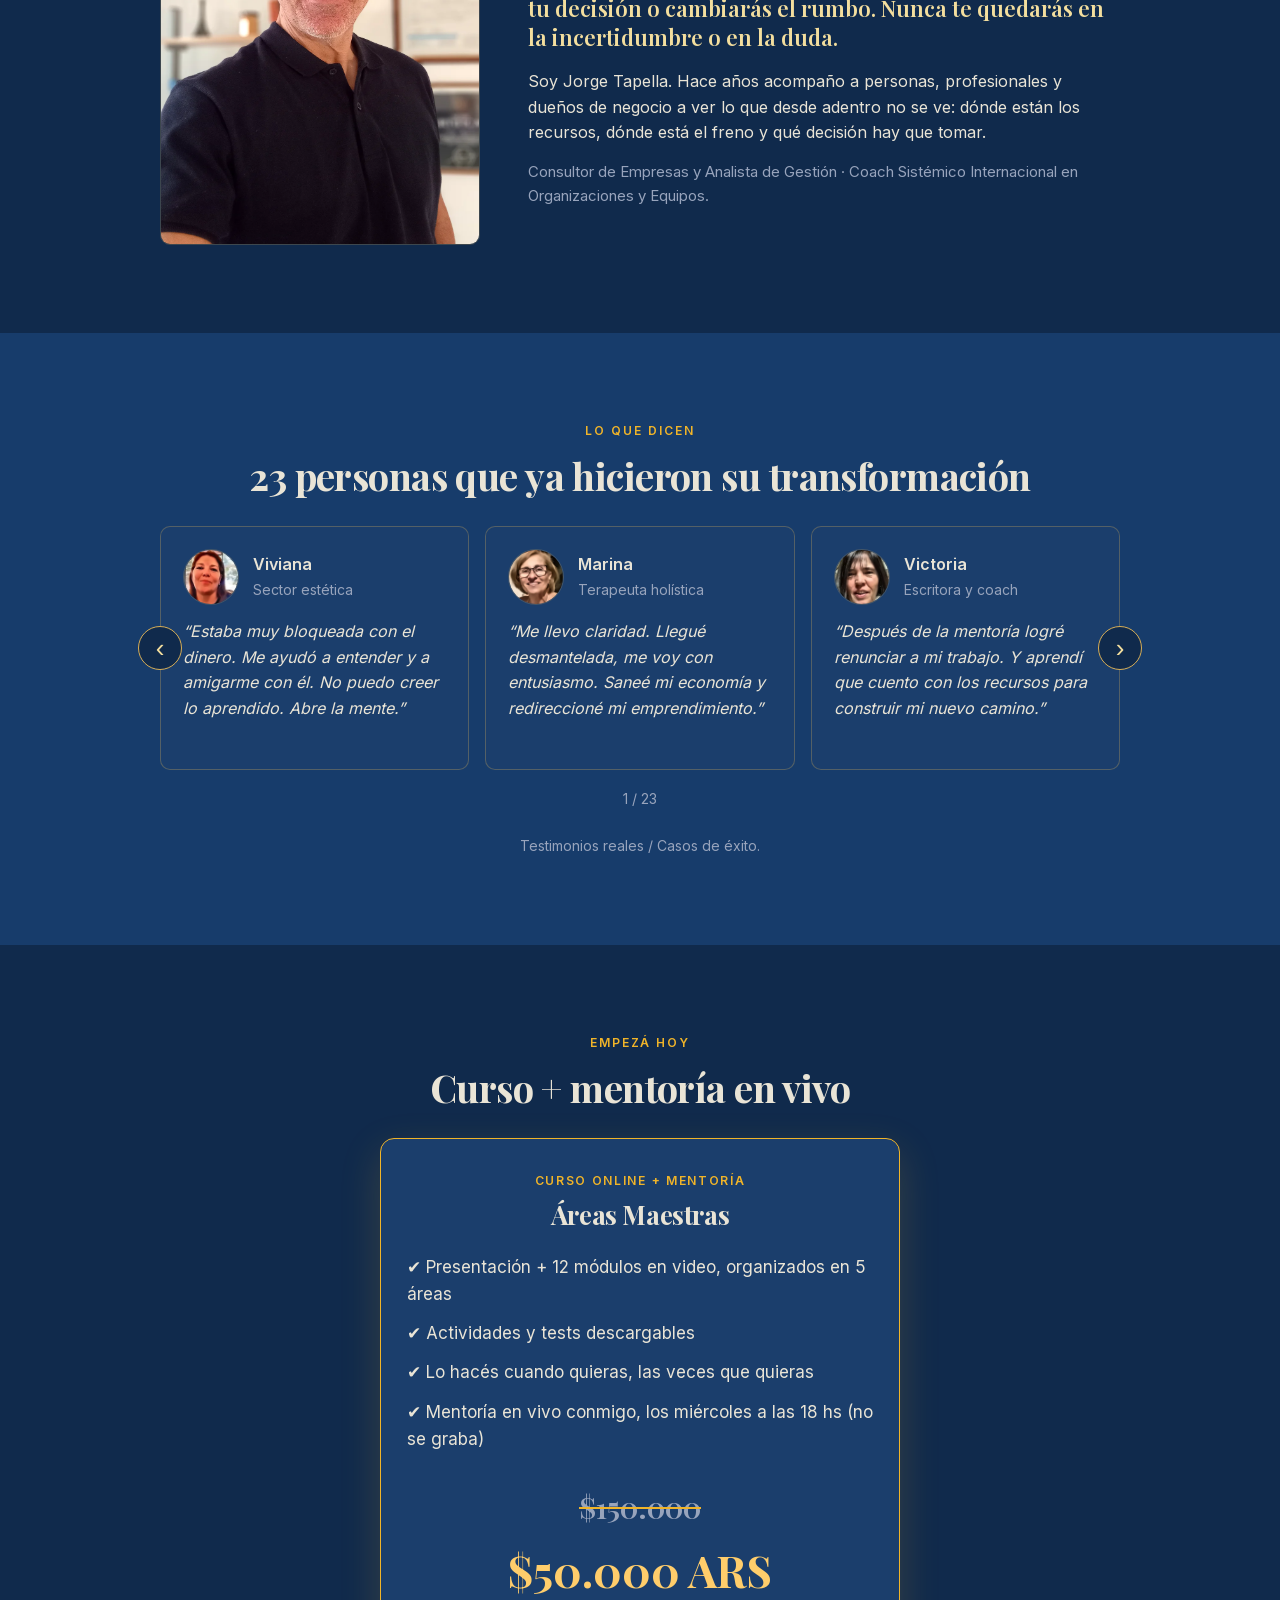
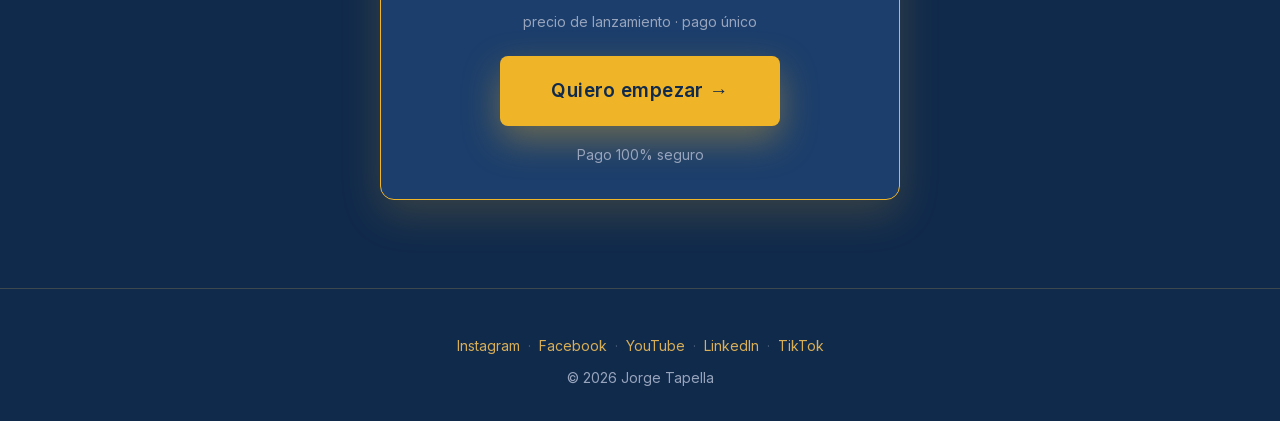
==== commit 2d69e583: "Oferta unica: curso + mentoria en vivo (miercoles 18 hs), sin tarjeta de 120.000 Co-Authored-By: Cla" ====
--- a/index.html
+++ b/index.html
@@ -155,38 +155,24 @@
 <section id="empezar">
   <div class="container">
     <span class="eyebrow center">Empezá hoy</span>
-    <h2 class="center">Elegí cómo querés avanzar</h2>
-    <div class="offers">
+    <h2 class="center">Curso + mentoría en vivo</h2>
+    <div class="offers one">
       <div class="offer offer-main">
-        <span class="offer-tag">Curso online</span>
+        <span class="offer-tag">Curso online + mentoría</span>
         <h3>Áreas Maestras</h3>
         <ul class="cta-list">
           <li>✔ Presentación + 12 módulos en video, organizados en 5 áreas</li>
           <li>✔ Actividades y tests descargables</li>
           <li>✔ Lo hacés cuando quieras, las veces que quieras</li>
+          <li>✔ Mentoría en vivo conmigo, los miércoles a las 18 hs (no se graba)</li>
         </ul>
         <div class="price-box">
           <span class="price-strike">$150.000</span>
           <span class="price">$50.000 ARS</span>
           <span class="price-note">precio de lanzamiento · pago único</span>
         </div>
-        <a href="https://jorgetapellacoach.systeme.io/4a74d709" class="btn btn-lg" onclick="typeof fbq==='function'&&fbq('track','InitiateCheckout')">Quiero el curso →</a>
+        <a href="https://jorgetapellacoach.systeme.io/4a74d709" class="btn btn-lg" onclick="typeof fbq==='function'&&fbq('track','InitiateCheckout')">Quiero empezar →</a>
         <p class="secure">Pago 100% seguro</p>
-      </div>
-      <div class="offer offer-mentor">
-        <span class="offer-tag">Mentoría</span>
-        <h3>Mentoría Áreas Maestras</h3>
-        <ul class="cta-list">
-          <li>✔ Trabajás tu caso conmigo, en vivo</li>
-          <li>✔ Para quien quiere ir más allá del curso</li>
-          <li>✔ Comunicación vía WhatsApp</li>
-        </ul>
-        <div class="price-box">
-          <span class="price">$120.000 ARS</span>
-          <span class="price-note">inversión mínima</span>
-        </div>
-        <a href="https://wa.me/5492494549463?text=Hola%20Jorge%2C%20quiero%20info%20sobre%20la%20mentor%C3%ADa%20de%20%C3%81reas%20Maestras" class="btn btn-lg" target="_blank" rel="noopener" onclick="typeof fbq==='function'&&fbq('track','Contact')">Quiero la mentoría →</a>
-        <p class="secure">Te comunicás directo a mi WhatsApp</p>
       </div>
     </div>
   </div>
--- a/assets/style.css
+++ b/assets/style.css
@@ -158,3 +158,4 @@
 .slide p{font-size:17px;color:var(--text)}
 @media(max-width:480px){.slides{min-height:230px}}
 .offer .btn{width:100%;max-width:280px;text-align:center}
+.offers.one{grid-template-columns:1fr;width:100%;max-width:520px;margin-left:auto;margin-right:auto}
